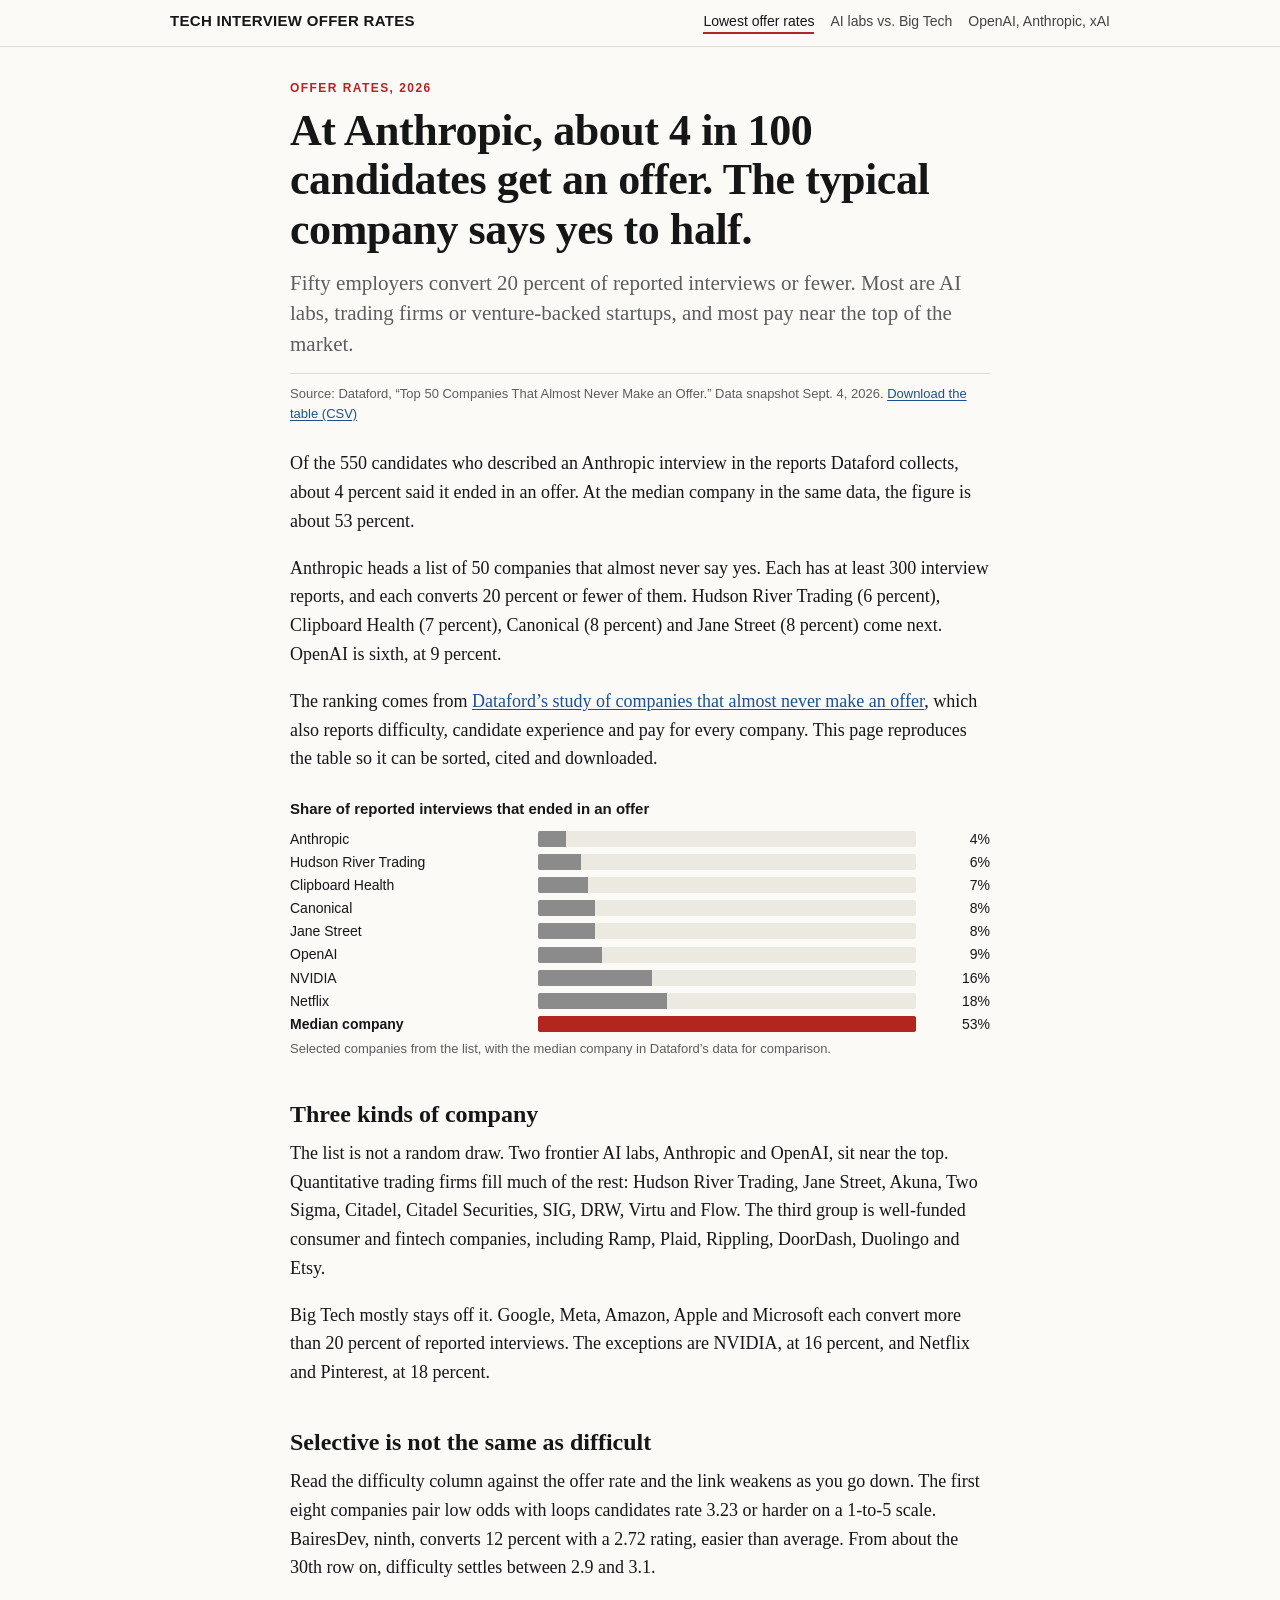
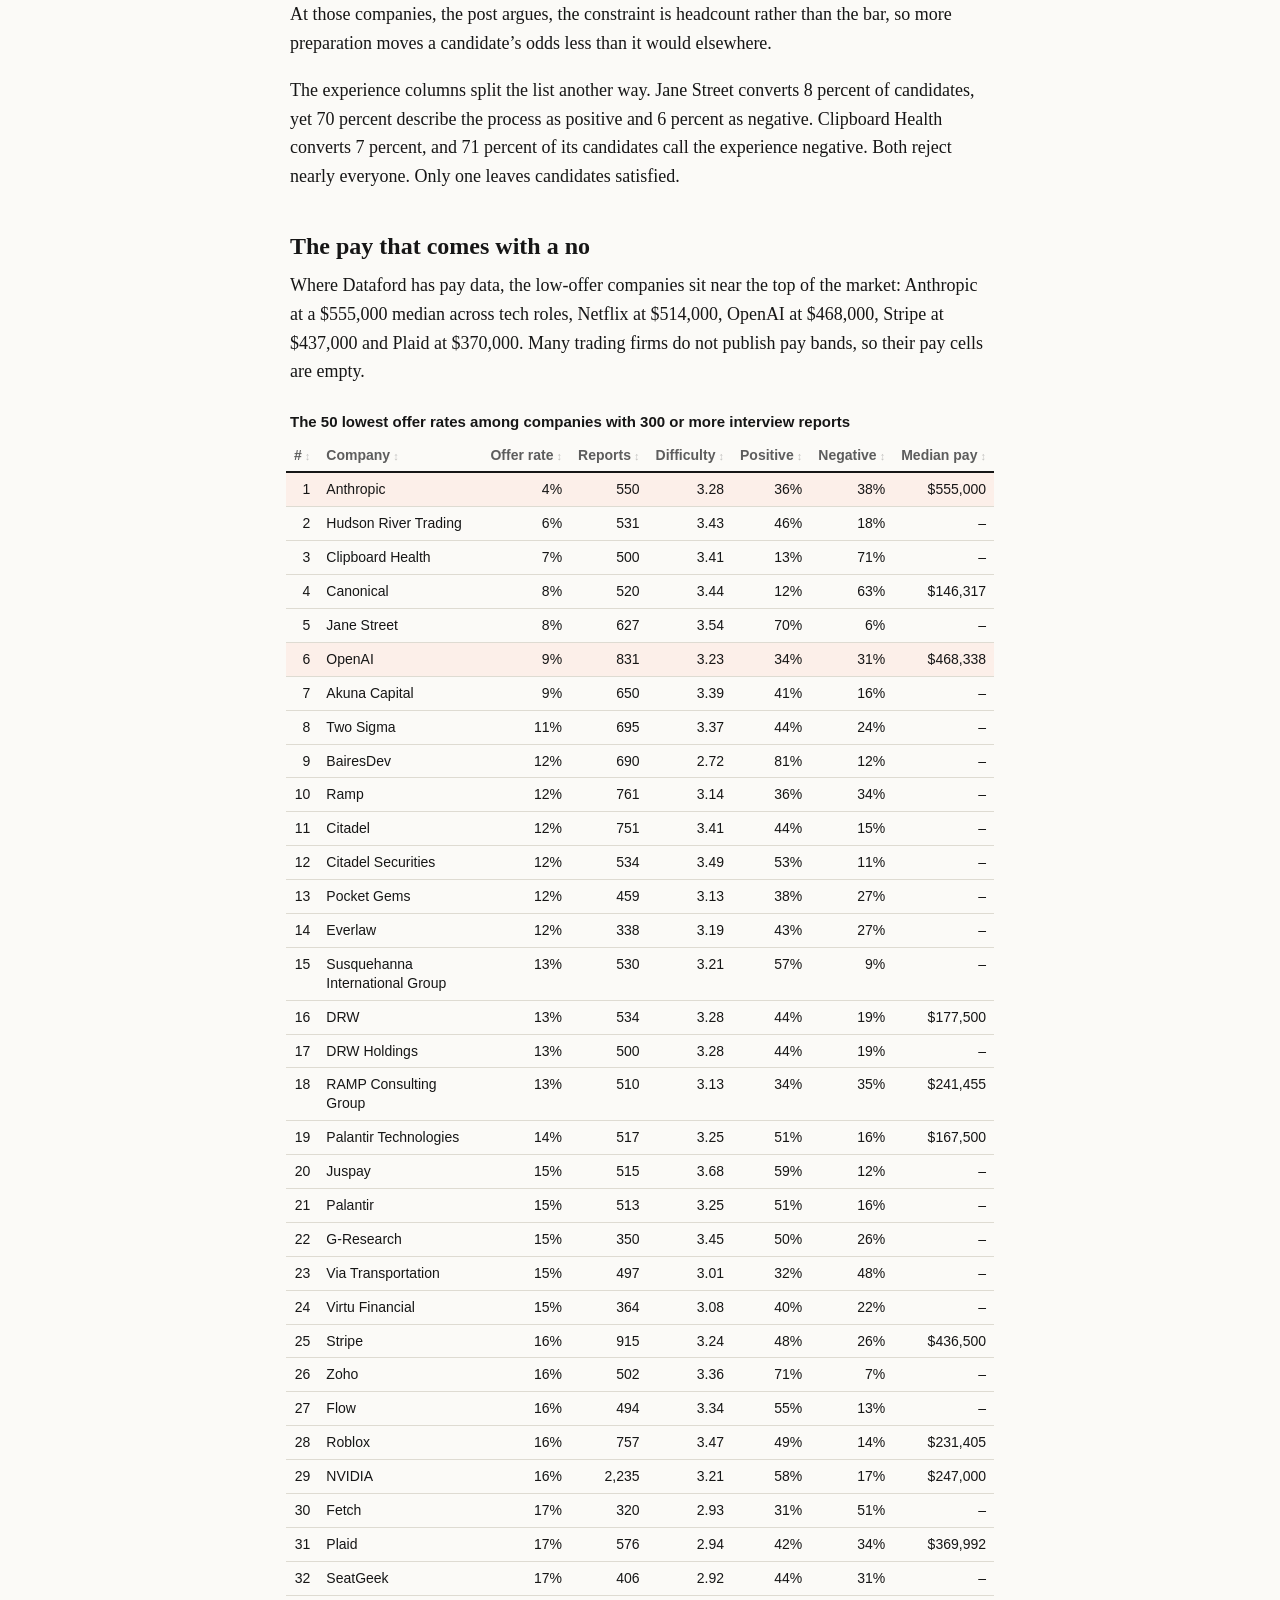
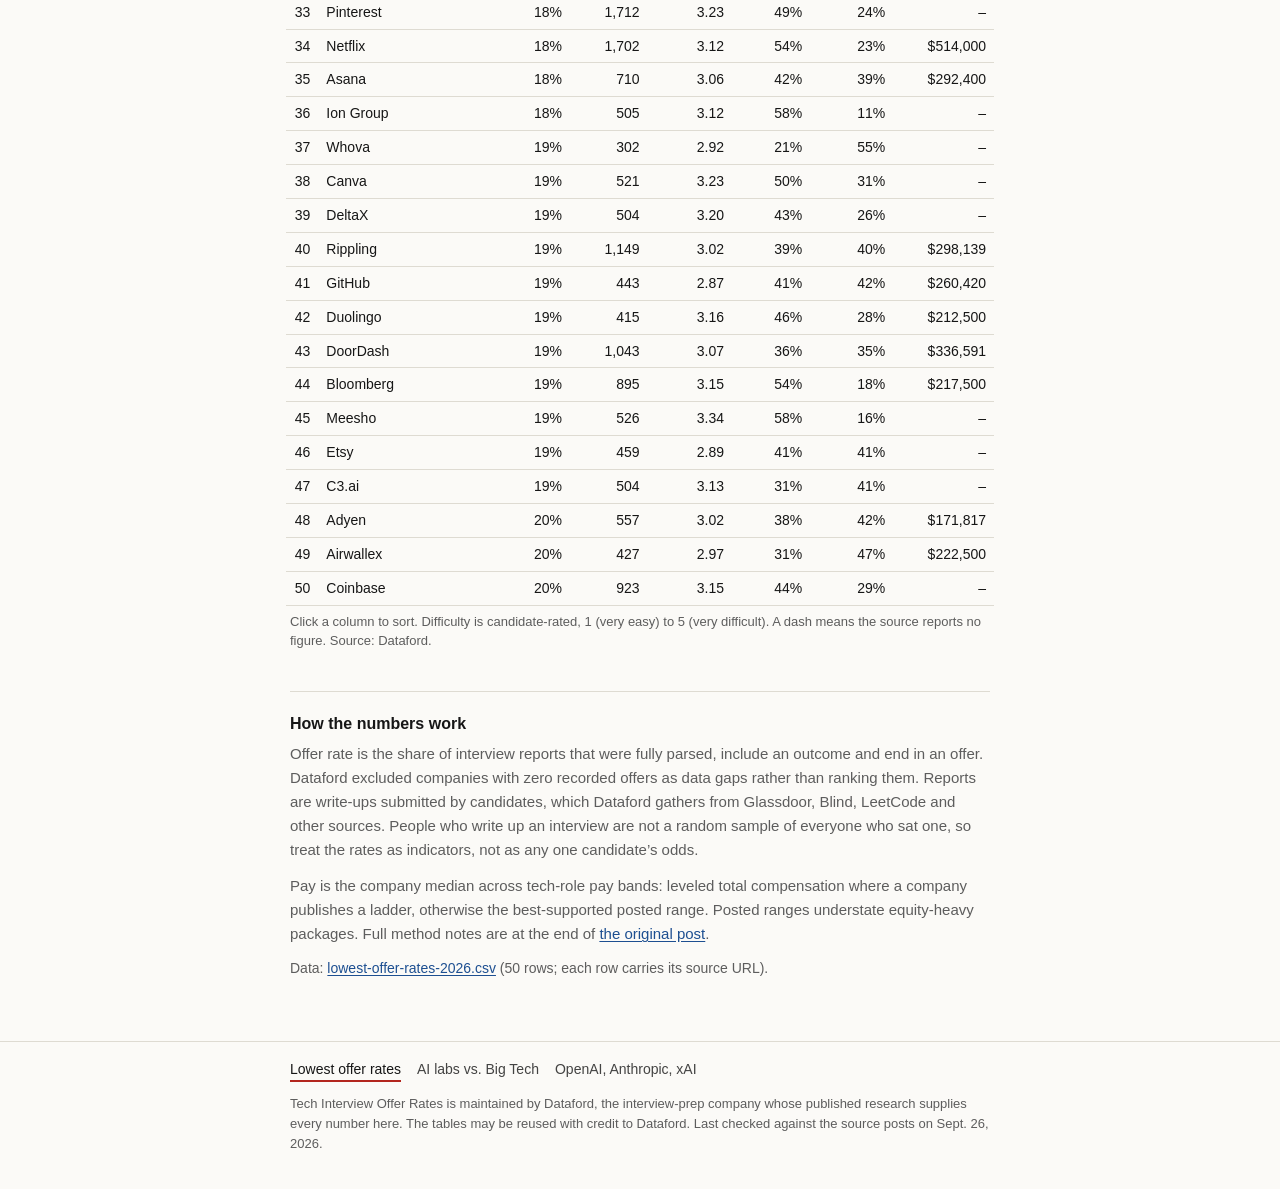
==== index.html @ 38972587 "Tech Interview Offer Rates 2026" ====
<!doctype html>
<html lang="en">
<head>
<meta charset="utf-8">
<meta name="viewport" content="width=device-width, initial-scale=1">
<title>The 50 tech companies that almost never make an offer (2026 data)</title>
<meta name="description" content="Anthropic converts 4% of reported interviews; the median company about 53%. A sortable, downloadable table of the 50 lowest offer rates, from Dataford research.">
<link rel="canonical" href="https://dataford-research.github.io/interview-offer-rates/">
<meta property="og:type" content="article">
<meta property="og:title" content="The 50 tech companies that almost never make an offer (2026 data)">
<meta property="og:description" content="Anthropic converts 4% of reported interviews; the median company about 53%. A sortable, downloadable table of the 50 lowest offer rates, from Dataford research.">
<meta property="og:url" content="https://dataford-research.github.io/interview-offer-rates/">
<meta name="twitter:card" content="summary">
<link rel="stylesheet" href="style.css">
</head>
<body>
<header class="masthead"><div class="wrap">
<a class="brand" href="./">Tech Interview Offer Rates</a>
<nav class="sitenav" aria-label="Pages on this site"><a href="./" aria-current="page">Lowest offer rates</a><a href="ai-labs-vs-big-tech/">AI labs vs. Big Tech</a><a href="openai-anthropic-xai/">OpenAI, Anthropic, xAI</a></nav>
</div></header>
<main class="wrap">
<article>
<p class="kicker">Offer rates, 2026</p>
<h1>At Anthropic, about 4 in 100 candidates get an offer. The typical company says yes to half.</h1>
<p class="dek">Fifty employers convert 20 percent of reported interviews or fewer. Most are AI labs, trading firms or venture-backed startups, and most pay near the top of the market.</p>
<p class="meta">Source: Dataford, &ldquo;Top 50 Companies That Almost Never Make an Offer.&rdquo; Data snapshot Sept. 4, 2026. <a href="data/lowest-offer-rates-2026.csv">Download the table (CSV)</a></p>

<p>Of the 550 candidates who described an Anthropic interview in the reports Dataford collects, about 4 percent said it ended in an offer. At the median company in the same data, the figure is about 53 percent.</p>
<p>Anthropic heads a list of 50 companies that almost never say yes. Each has at least 300 interview reports, and each converts 20 percent or fewer of them. Hudson River Trading (6 percent), Clipboard Health (7 percent), Canonical (8 percent) and Jane Street (8 percent) come next. OpenAI is sixth, at 9 percent.</p>
<p>The ranking comes from <a href="https://www.dataford.io/blog/companies-that-almost-never-make-an-offer-2026">Dataford&rsquo;s study of companies that almost never make an offer</a>, which also reports difficulty, candidate experience and pay for every company. This page reproduces the table so it can be sorted, cited and downloaded.</p>
<figure class="bars"><p class="charttitle">Share of reported interviews that ended in an offer</p><div class="bar"><span class="bl">Anthropic</span><span class="bt"><span class="bf" style="width:7.5%"></span></span><span class="bv">4%</span></div><div class="bar"><span class="bl">Hudson River Trading</span><span class="bt"><span class="bf" style="width:11.3%"></span></span><span class="bv">6%</span></div><div class="bar"><span class="bl">Clipboard Health</span><span class="bt"><span class="bf" style="width:13.2%"></span></span><span class="bv">7%</span></div><div class="bar"><span class="bl">Canonical</span><span class="bt"><span class="bf" style="width:15.1%"></span></span><span class="bv">8%</span></div><div class="bar"><span class="bl">Jane Street</span><span class="bt"><span class="bf" style="width:15.1%"></span></span><span class="bv">8%</span></div><div class="bar"><span class="bl">OpenAI</span><span class="bt"><span class="bf" style="width:17.0%"></span></span><span class="bv">9%</span></div><div class="bar"><span class="bl">NVIDIA</span><span class="bt"><span class="bf" style="width:30.2%"></span></span><span class="bv">16%</span></div><div class="bar"><span class="bl">Netflix</span><span class="bt"><span class="bf" style="width:34.0%"></span></span><span class="bv">18%</span></div><div class="bar on"><span class="bl">Median company</span><span class="bt"><span class="bf" style="width:100.0%"></span></span><span class="bv">53%</span></div><p class="tnote">Selected companies from the list, with the median company in Dataford&rsquo;s data for comparison.</p></figure>
<h2>Three kinds of company</h2>
<p>The list is not a random draw. Two frontier AI labs, Anthropic and OpenAI, sit near the top. Quantitative trading firms fill much of the rest: Hudson River Trading, Jane Street, Akuna, Two Sigma, Citadel, Citadel Securities, SIG, DRW, Virtu and Flow. The third group is well-funded consumer and fintech companies, including Ramp, Plaid, Rippling, DoorDash, Duolingo and Etsy.</p>
<p>Big Tech mostly stays off it. Google, Meta, Amazon, Apple and Microsoft each convert more than 20 percent of reported interviews. The exceptions are NVIDIA, at 16 percent, and Netflix and Pinterest, at 18 percent.</p>
<h2>Selective is not the same as difficult</h2>
<p>Read the difficulty column against the offer rate and the link weakens as you go down. The first eight companies pair low odds with loops candidates rate 3.23 or harder on a 1-to-5 scale. BairesDev, ninth, converts 12 percent with a 2.72 rating, easier than average. From about the 30th row on, difficulty settles between 2.9 and 3.1.</p>
<p>At those companies, the post argues, the constraint is headcount rather than the bar, so more preparation moves a candidate&rsquo;s odds less than it would elsewhere.</p>
<p>The experience columns split the list another way. Jane Street converts 8 percent of candidates, yet 70 percent describe the process as positive and 6 percent as negative. Clipboard Health converts 7 percent, and 71 percent of its candidates call the experience negative. Both reject nearly everyone. Only one leaves candidates satisfied.</p>
<h2>The pay that comes with a no</h2>
<p>Where Dataford has pay data, the low-offer companies sit near the top of the market: Anthropic at a $555,000 median across tech roles, Netflix at $514,000, OpenAI at $468,000, Stripe at $437,000 and Plaid at $370,000. Many trading firms do not publish pay bands, so their pay cells are empty.</p>
<div class="tablewrap sortable "><table><caption>The 50 lowest offer rates among companies with 300 or more interview reports</caption><thead><tr><th scope="col" class="n" data-k="rank">#</th><th scope="col" class="" data-k="company">Company</th><th scope="col" class="n" data-k="offer_rate">Offer rate</th><th scope="col" class="n" data-k="reports">Reports</th><th scope="col" class="n" data-k="difficulty">Difficulty</th><th scope="col" class="n" data-k="positive">Positive</th><th scope="col" class="n" data-k="negative">Negative</th><th scope="col" class="n" data-k="median_pay">Median pay</th></tr></thead><tbody><tr class="hl"><td class="n">1</td><td class="">Anthropic</td><td class="n">4%</td><td class="n">550</td><td class="n">3.28</td><td class="n">36%</td><td class="n">38%</td><td class="n">$555,000</td></tr><tr><td class="n">2</td><td class="">Hudson River Trading</td><td class="n">6%</td><td class="n">531</td><td class="n">3.43</td><td class="n">46%</td><td class="n">18%</td><td class="n">&ndash;</td></tr><tr><td class="n">3</td><td class="">Clipboard Health</td><td class="n">7%</td><td class="n">500</td><td class="n">3.41</td><td class="n">13%</td><td class="n">71%</td><td class="n">&ndash;</td></tr><tr><td class="n">4</td><td class="">Canonical</td><td class="n">8%</td><td class="n">520</td><td class="n">3.44</td><td class="n">12%</td><td class="n">63%</td><td class="n">$146,317</td></tr><tr><td class="n">5</td><td class="">Jane Street</td><td class="n">8%</td><td class="n">627</td><td class="n">3.54</td><td class="n">70%</td><td class="n">6%</td><td class="n">&ndash;</td></tr><tr class="hl"><td class="n">6</td><td class="">OpenAI</td><td class="n">9%</td><td class="n">831</td><td class="n">3.23</td><td class="n">34%</td><td class="n">31%</td><td class="n">$468,338</td></tr><tr><td class="n">7</td><td class="">Akuna Capital</td><td class="n">9%</td><td class="n">650</td><td class="n">3.39</td><td class="n">41%</td><td class="n">16%</td><td class="n">&ndash;</td></tr><tr><td class="n">8</td><td class="">Two Sigma</td><td class="n">11%</td><td class="n">695</td><td class="n">3.37</td><td class="n">44%</td><td class="n">24%</td><td class="n">&ndash;</td></tr><tr><td class="n">9</td><td class="">BairesDev</td><td class="n">12%</td><td class="n">690</td><td class="n">2.72</td><td class="n">81%</td><td class="n">12%</td><td class="n">&ndash;</td></tr><tr><td class="n">10</td><td class="">Ramp</td><td class="n">12%</td><td class="n">761</td><td class="n">3.14</td><td class="n">36%</td><td class="n">34%</td><td class="n">&ndash;</td></tr><tr><td class="n">11</td><td class="">Citadel</td><td class="n">12%</td><td class="n">751</td><td class="n">3.41</td><td class="n">44%</td><td class="n">15%</td><td class="n">&ndash;</td></tr><tr><td class="n">12</td><td class="">Citadel Securities</td><td class="n">12%</td><td class="n">534</td><td class="n">3.49</td><td class="n">53%</td><td class="n">11%</td><td class="n">&ndash;</td></tr><tr><td class="n">13</td><td class="">Pocket Gems</td><td class="n">12%</td><td class="n">459</td><td class="n">3.13</td><td class="n">38%</td><td class="n">27%</td><td class="n">&ndash;</td></tr><tr><td class="n">14</td><td class="">Everlaw</td><td class="n">12%</td><td class="n">338</td><td class="n">3.19</td><td class="n">43%</td><td class="n">27%</td><td class="n">&ndash;</td></tr><tr><td class="n">15</td><td class="">Susquehanna International Group</td><td class="n">13%</td><td class="n">530</td><td class="n">3.21</td><td class="n">57%</td><td class="n">9%</td><td class="n">&ndash;</td></tr><tr><td class="n">16</td><td class="">DRW</td><td class="n">13%</td><td class="n">534</td><td class="n">3.28</td><td class="n">44%</td><td class="n">19%</td><td class="n">$177,500</td></tr><tr><td class="n">17</td><td class="">DRW Holdings</td><td class="n">13%</td><td class="n">500</td><td class="n">3.28</td><td class="n">44%</td><td class="n">19%</td><td class="n">&ndash;</td></tr><tr><td class="n">18</td><td class="">RAMP Consulting Group</td><td class="n">13%</td><td class="n">510</td><td class="n">3.13</td><td class="n">34%</td><td class="n">35%</td><td class="n">$241,455</td></tr><tr><td class="n">19</td><td class="">Palantir Technologies</td><td class="n">14%</td><td class="n">517</td><td class="n">3.25</td><td class="n">51%</td><td class="n">16%</td><td class="n">$167,500</td></tr><tr><td class="n">20</td><td class="">Juspay</td><td class="n">15%</td><td class="n">515</td><td class="n">3.68</td><td class="n">59%</td><td class="n">12%</td><td class="n">&ndash;</td></tr><tr><td class="n">21</td><td class="">Palantir</td><td class="n">15%</td><td class="n">513</td><td class="n">3.25</td><td class="n">51%</td><td class="n">16%</td><td class="n">&ndash;</td></tr><tr><td class="n">22</td><td class="">G-Research</td><td class="n">15%</td><td class="n">350</td><td class="n">3.45</td><td class="n">50%</td><td class="n">26%</td><td class="n">&ndash;</td></tr><tr><td class="n">23</td><td class="">Via Transportation</td><td class="n">15%</td><td class="n">497</td><td class="n">3.01</td><td class="n">32%</td><td class="n">48%</td><td class="n">&ndash;</td></tr><tr><td class="n">24</td><td class="">Virtu Financial</td><td class="n">15%</td><td class="n">364</td><td class="n">3.08</td><td class="n">40%</td><td class="n">22%</td><td class="n">&ndash;</td></tr><tr><td class="n">25</td><td class="">Stripe</td><td class="n">16%</td><td class="n">915</td><td class="n">3.24</td><td class="n">48%</td><td class="n">26%</td><td class="n">$436,500</td></tr><tr><td class="n">26</td><td class="">Zoho</td><td class="n">16%</td><td class="n">502</td><td class="n">3.36</td><td class="n">71%</td><td class="n">7%</td><td class="n">&ndash;</td></tr><tr><td class="n">27</td><td class="">Flow</td><td class="n">16%</td><td class="n">494</td><td class="n">3.34</td><td class="n">55%</td><td class="n">13%</td><td class="n">&ndash;</td></tr><tr><td class="n">28</td><td class="">Roblox</td><td class="n">16%</td><td class="n">757</td><td class="n">3.47</td><td class="n">49%</td><td class="n">14%</td><td class="n">$231,405</td></tr><tr><td class="n">29</td><td class="">NVIDIA</td><td class="n">16%</td><td class="n">2,235</td><td class="n">3.21</td><td class="n">58%</td><td class="n">17%</td><td class="n">$247,000</td></tr><tr><td class="n">30</td><td class="">Fetch</td><td class="n">17%</td><td class="n">320</td><td class="n">2.93</td><td class="n">31%</td><td class="n">51%</td><td class="n">&ndash;</td></tr><tr><td class="n">31</td><td class="">Plaid</td><td class="n">17%</td><td class="n">576</td><td class="n">2.94</td><td class="n">42%</td><td class="n">34%</td><td class="n">$369,992</td></tr><tr><td class="n">32</td><td class="">SeatGeek</td><td class="n">17%</td><td class="n">406</td><td class="n">2.92</td><td class="n">44%</td><td class="n">31%</td><td class="n">&ndash;</td></tr><tr><td class="n">33</td><td class="">Pinterest</td><td class="n">18%</td><td class="n">1,712</td><td class="n">3.23</td><td class="n">49%</td><td class="n">24%</td><td class="n">&ndash;</td></tr><tr><td class="n">34</td><td class="">Netflix</td><td class="n">18%</td><td class="n">1,702</td><td class="n">3.12</td><td class="n">54%</td><td class="n">23%</td><td class="n">$514,000</td></tr><tr><td class="n">35</td><td class="">Asana</td><td class="n">18%</td><td class="n">710</td><td class="n">3.06</td><td class="n">42%</td><td class="n">39%</td><td class="n">$292,400</td></tr><tr><td class="n">36</td><td class="">Ion Group</td><td class="n">18%</td><td class="n">505</td><td class="n">3.12</td><td class="n">58%</td><td class="n">11%</td><td class="n">&ndash;</td></tr><tr><td class="n">37</td><td class="">Whova</td><td class="n">19%</td><td class="n">302</td><td class="n">2.92</td><td class="n">21%</td><td class="n">55%</td><td class="n">&ndash;</td></tr><tr><td class="n">38</td><td class="">Canva</td><td class="n">19%</td><td class="n">521</td><td class="n">3.23</td><td class="n">50%</td><td class="n">31%</td><td class="n">&ndash;</td></tr><tr><td class="n">39</td><td class="">DeltaX</td><td class="n">19%</td><td class="n">504</td><td class="n">3.20</td><td class="n">43%</td><td class="n">26%</td><td class="n">&ndash;</td></tr><tr><td class="n">40</td><td class="">Rippling</td><td class="n">19%</td><td class="n">1,149</td><td class="n">3.02</td><td class="n">39%</td><td class="n">40%</td><td class="n">$298,139</td></tr><tr><td class="n">41</td><td class="">GitHub</td><td class="n">19%</td><td class="n">443</td><td class="n">2.87</td><td class="n">41%</td><td class="n">42%</td><td class="n">$260,420</td></tr><tr><td class="n">42</td><td class="">Duolingo</td><td class="n">19%</td><td class="n">415</td><td class="n">3.16</td><td class="n">46%</td><td class="n">28%</td><td class="n">$212,500</td></tr><tr><td class="n">43</td><td class="">DoorDash</td><td class="n">19%</td><td class="n">1,043</td><td class="n">3.07</td><td class="n">36%</td><td class="n">35%</td><td class="n">$336,591</td></tr><tr><td class="n">44</td><td class="">Bloomberg</td><td class="n">19%</td><td class="n">895</td><td class="n">3.15</td><td class="n">54%</td><td class="n">18%</td><td class="n">$217,500</td></tr><tr><td class="n">45</td><td class="">Meesho</td><td class="n">19%</td><td class="n">526</td><td class="n">3.34</td><td class="n">58%</td><td class="n">16%</td><td class="n">&ndash;</td></tr><tr><td class="n">46</td><td class="">Etsy</td><td class="n">19%</td><td class="n">459</td><td class="n">2.89</td><td class="n">41%</td><td class="n">41%</td><td class="n">&ndash;</td></tr><tr><td class="n">47</td><td class="">C3.ai</td><td class="n">19%</td><td class="n">504</td><td class="n">3.13</td><td class="n">31%</td><td class="n">41%</td><td class="n">&ndash;</td></tr><tr><td class="n">48</td><td class="">Adyen</td><td class="n">20%</td><td class="n">557</td><td class="n">3.02</td><td class="n">38%</td><td class="n">42%</td><td class="n">$171,817</td></tr><tr><td class="n">49</td><td class="">Airwallex</td><td class="n">20%</td><td class="n">427</td><td class="n">2.97</td><td class="n">31%</td><td class="n">47%</td><td class="n">$222,500</td></tr><tr><td class="n">50</td><td class="">Coinbase</td><td class="n">20%</td><td class="n">923</td><td class="n">3.15</td><td class="n">44%</td><td class="n">29%</td><td class="n">&ndash;</td></tr></tbody></table></div><p class="tnote">Click a column to sort. Difficulty is candidate-rated, 1 (very easy) to 5 (very difficult). A dash means the source reports no figure. Source: Dataford.</p>
<section class="method"><h2>How the numbers work</h2>
<p>Offer rate is the share of interview reports that were fully parsed, include an outcome and end in an offer. Dataford excluded companies with zero recorded offers as data gaps rather than ranking them. Reports are write-ups submitted by candidates, which Dataford gathers from Glassdoor, Blind, LeetCode and other sources. People who write up an interview are not a random sample of everyone who sat one, so treat the rates as indicators, not as any one candidate&rsquo;s odds.</p>
<p>Pay is the company median across tech-role pay bands: leveled total compensation where a company publishes a ladder, otherwise the best-supported posted range. Posted ranges understate equity-heavy packages. Full method notes are at the end of <a href="https://www.dataford.io/blog/companies-that-almost-never-make-an-offer-2026">the original post</a>.</p>
<p class="dl">Data: <a href="data/lowest-offer-rates-2026.csv">lowest-offer-rates-2026.csv</a> (50 rows; each row carries its source URL).</p></section>

</article>
</main>
<footer class="foot"><div class="wrap">
<nav class="footnav" aria-label="More on this site"><a href="./" aria-current="page">Lowest offer rates</a><a href="ai-labs-vs-big-tech/">AI labs vs. Big Tech</a><a href="openai-anthropic-xai/">OpenAI, Anthropic, xAI</a></nav>
<p>Tech Interview Offer Rates is maintained by Dataford, the interview-prep company whose published research supplies every number here. The tables may be reused with credit to Dataford. Last checked against the source posts on Sept. 26, 2026.</p>
</div></footer>
<script>document.querySelectorAll('.sortable table').forEach(function(t){
 var ths=t.querySelectorAll('th');
 ths.forEach(function(th,i){th.tabIndex=0;th.setAttribute('role','button');
  function go(){var tb=t.tBodies[0],rs=[].slice.call(tb.rows),asc=th.dataset.dir!=='asc';
   ths.forEach(function(o){delete o.dataset.dir;o.removeAttribute('aria-sort')});th.dataset.dir=asc?'asc':'desc';th.setAttribute('aria-sort',asc?'ascending':'descending');
   function v(r){var x=r.cells[i].textContent.trim(),n=parseFloat(x.replace(/[$,%+]/g,''));return isNaN(n)?x.toLowerCase():n}
   rs.sort(function(a,b){var p=v(a),q=v(b);if(p===q)return 0;return (p>q?1:-1)*(asc?1:-1)});rs.forEach(function(r){tb.appendChild(r)})}
  th.addEventListener('click',go);th.addEventListener('keydown',function(ev){if(ev.key==='Enter'||ev.key===' '){ev.preventDefault();go()}})})});
</script>
</body>
</html>
---- style.css ----
:root{--bg:#fbfaf7;--ink:#161616;--muted:#5d5d5d;--rule:#dedbd2;--link:#1d4f91;--accent:#b3261e;--mast:#fbfaf7;--mastink:#161616;--hl:#fcefe9;--track:#ece9e1;--barc:#8b8b8b;
--serif:Georgia,"Times New Roman",serif;--display:Georgia,"Times New Roman",serif;--sans:"Helvetica Neue",Helvetica,Arial,sans-serif;--brandcase:uppercase}
*{box-sizing:border-box}
html{-webkit-text-size-adjust:100%}
body{margin:0;background:var(--bg);color:var(--ink);font:18px/1.6 var(--serif);}
.wrap{max-width:740px;margin:0 auto;padding:0 20px}
a{color:var(--link);text-underline-offset:2px}
.masthead{border-bottom:1px solid var(--rule);background:var(--mast);}
.masthead .wrap{display:flex;flex-wrap:wrap;align-items:baseline;justify-content:space-between;gap:6px 18px;padding-top:12px;padding-bottom:12px;max-width:980px}
.brand{font:700 15px/1.2 var(--sans);letter-spacing:.02em;color:var(--mastink);text-decoration:none;text-transform:var(--brandcase)}
.sitenav,.footnav{display:flex;flex-wrap:wrap;gap:4px 16px;font:500 14px/1.4 var(--sans)}
.sitenav a,.footnav a{color:var(--mastink);text-decoration:none;opacity:.8}
.sitenav a[aria-current],.footnav a[aria-current]{opacity:1;border-bottom:2px solid var(--accent)}
article{padding:34px 0 20px}
.kicker{font:700 12px/1.3 var(--sans);letter-spacing:.12em;text-transform:uppercase;color:var(--accent);margin:0 0 10px}
h1{font:700 clamp(30px,5.4vw,44px)/1.12 var(--display);letter-spacing:-.01em;margin:0 0 14px}
.dek{font:400 21px/1.45 var(--serif);color:var(--muted);margin:0 0 14px}
.meta{font:13px/1.5 var(--sans);color:var(--muted);border-top:1px solid var(--rule);padding-top:10px;margin:0 0 26px}
h2{font:700 24px/1.25 var(--display);margin:40px 0 10px}
p{margin:0 0 18px}
.tablewrap{overflow-x:auto;margin:26px -4px 6px;-webkit-overflow-scrolling:touch}
table{border-collapse:collapse;width:100%;font:14px/1.35 var(--sans);font-variant-numeric:tabular-nums}
caption{text-align:left;font:700 15px/1.35 var(--sans);padding:0 4px 8px;color:var(--ink)}
th{text-align:left;font-weight:600;color:var(--muted);border-bottom:2px solid var(--ink);padding:6px 8px;white-space:nowrap;vertical-align:bottom}
td{border-bottom:1px solid var(--rule);padding:7px 8px;vertical-align:top}
th.n,td.n{text-align:right}
tr.hl td{background:var(--hl)}
.sortable th{cursor:pointer}
.sortable th:after{content:" \2195";opacity:.35;font-size:11px}
.sortable th[data-dir=asc]:after{content:" \2191";opacity:1}
.sortable th[data-dir=desc]:after{content:" \2193";opacity:1}
.tnote{font:13px/1.5 var(--sans);color:var(--muted);margin:6px 0 26px}
figure{margin:26px 0}
.bars .charttitle{font:700 15px/1.35 var(--sans);margin:0 0 10px}
.bar{display:grid;grid-template-columns:minmax(110px,34%) 1fr 64px;gap:10px;align-items:center;font:14px/1.3 var(--sans);margin:5px 0}
.bt{background:var(--track);height:16px;border-radius:2px;overflow:hidden}
.bf{display:block;height:100%;background:var(--barc)}
.bar.on .bf{background:var(--accent)}
.bar.on .bl{font-weight:700}
.bv{text-align:right;font-variant-numeric:tabular-nums}
.pull{font:600 20px/1.45 var(--display);border-left:3px solid var(--accent);padding:2px 0 2px 16px;margin:26px 0}
.method{font:15px/1.6 var(--sans);color:var(--muted);border-top:1px solid var(--rule);margin-top:40px;padding-top:12px}
.method h2{font:700 16px/1.3 var(--sans);color:var(--ink);margin:10px 0 8px}
.method p{margin:0 0 12px}
.dl{font:14px/1.5 var(--sans)}
.controls{font:14px/1.4 var(--sans);margin:20px 0 -10px}
.controls input{font:inherit;padding:7px 10px;border:1px solid var(--rule);border-radius:3px;width:min(100%,320px);background:var(--bg);color:var(--ink)}
.foot{border-top:1px solid var(--rule);padding:18px 0 34px;margin-top:30px;font:13px/1.55 var(--sans);color:var(--muted)}
.foot p{margin:12px 0 0}
@media (max-width:560px){body{font-size:17px}.dek{font-size:19px}.bar{grid-template-columns:minmax(90px,38%) 1fr 54px;font-size:13px}table{font-size:13px}}
.pull .src{display:block;font:13px/1.4 var(--sans);color:var(--muted);margin-top:6px}
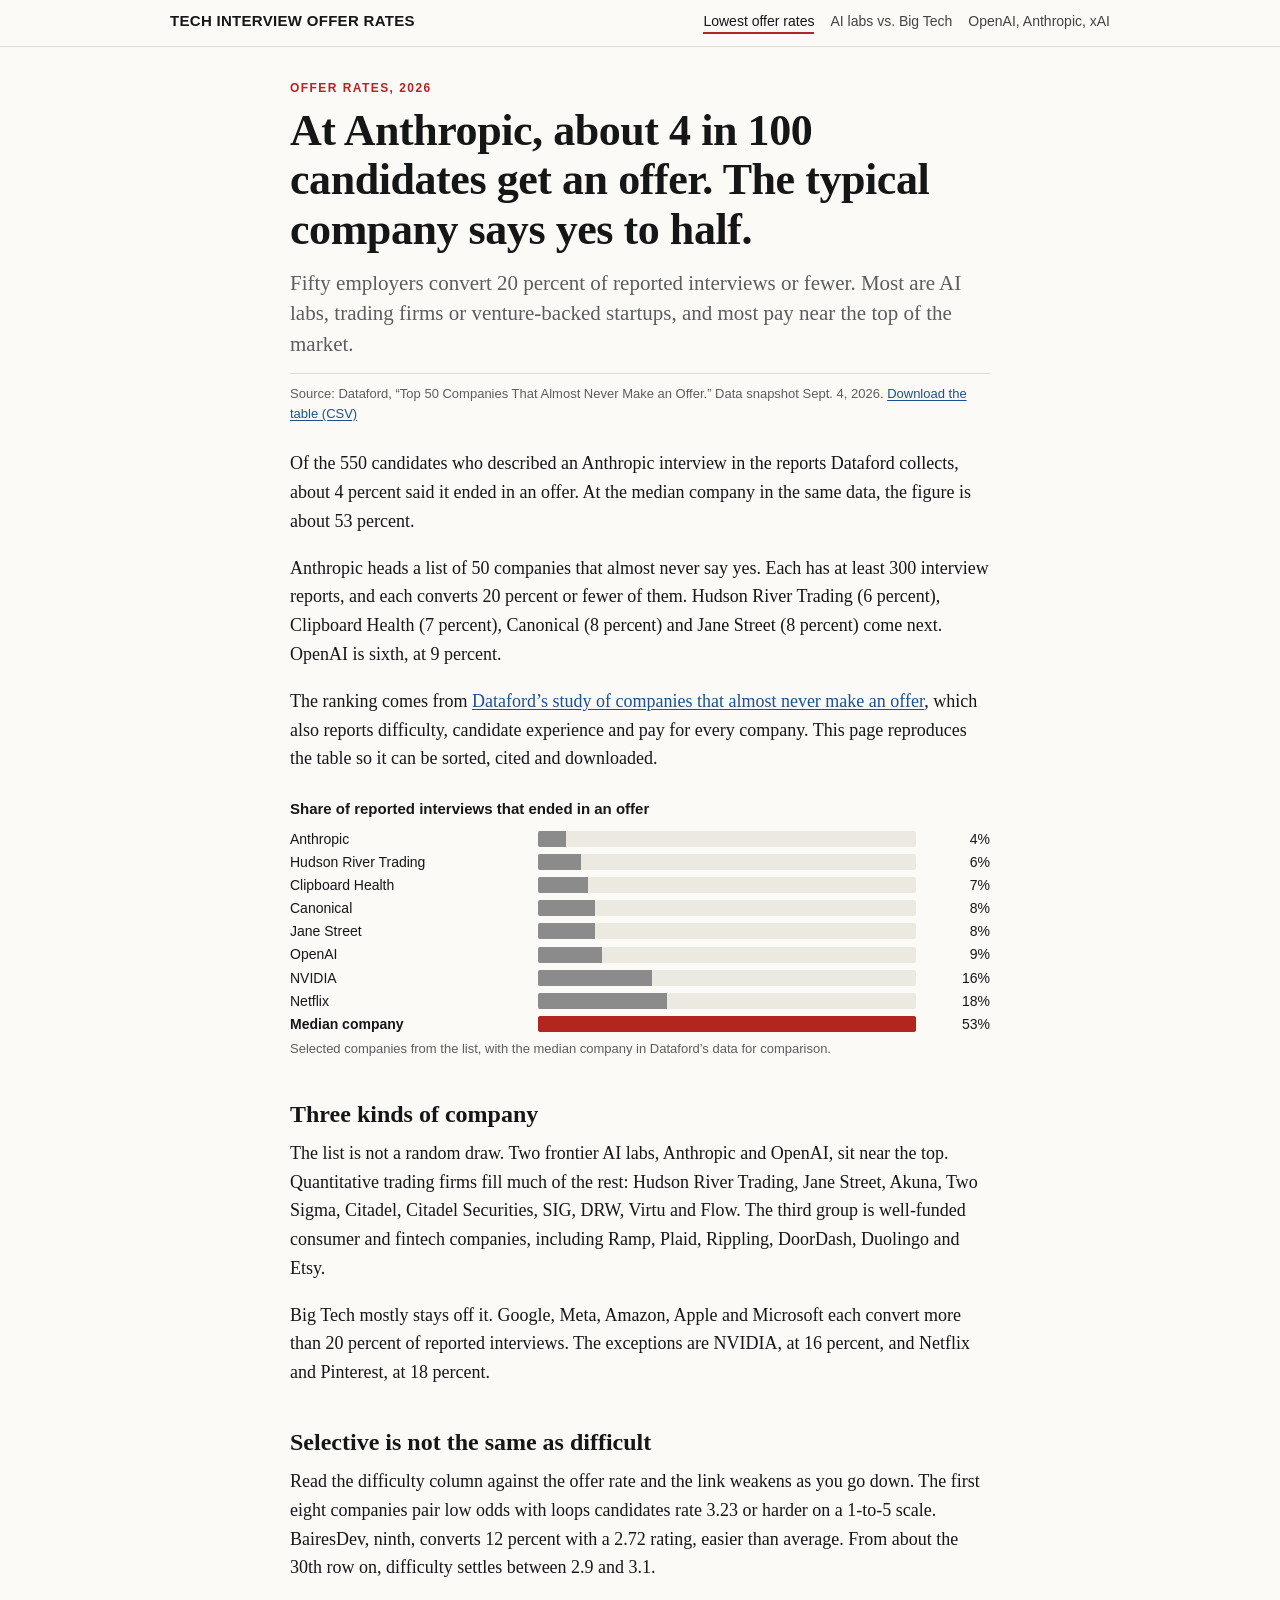
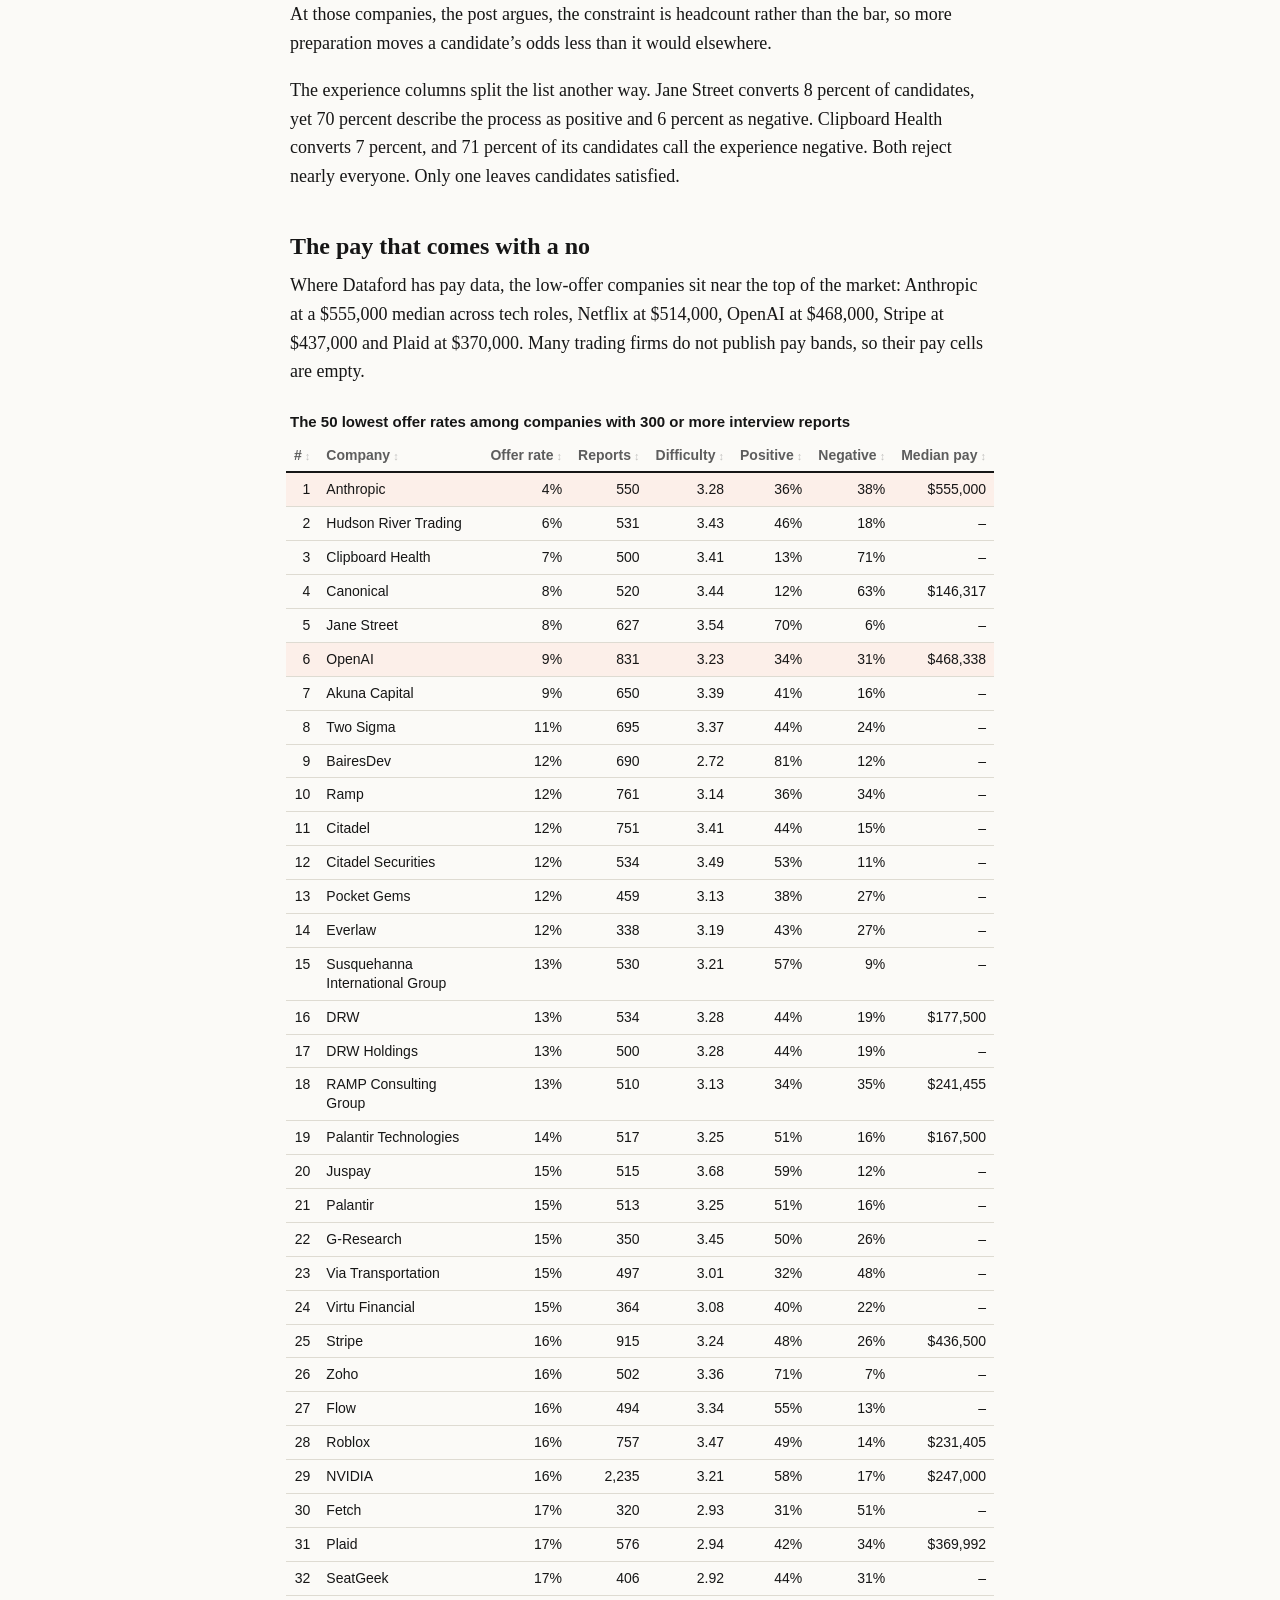
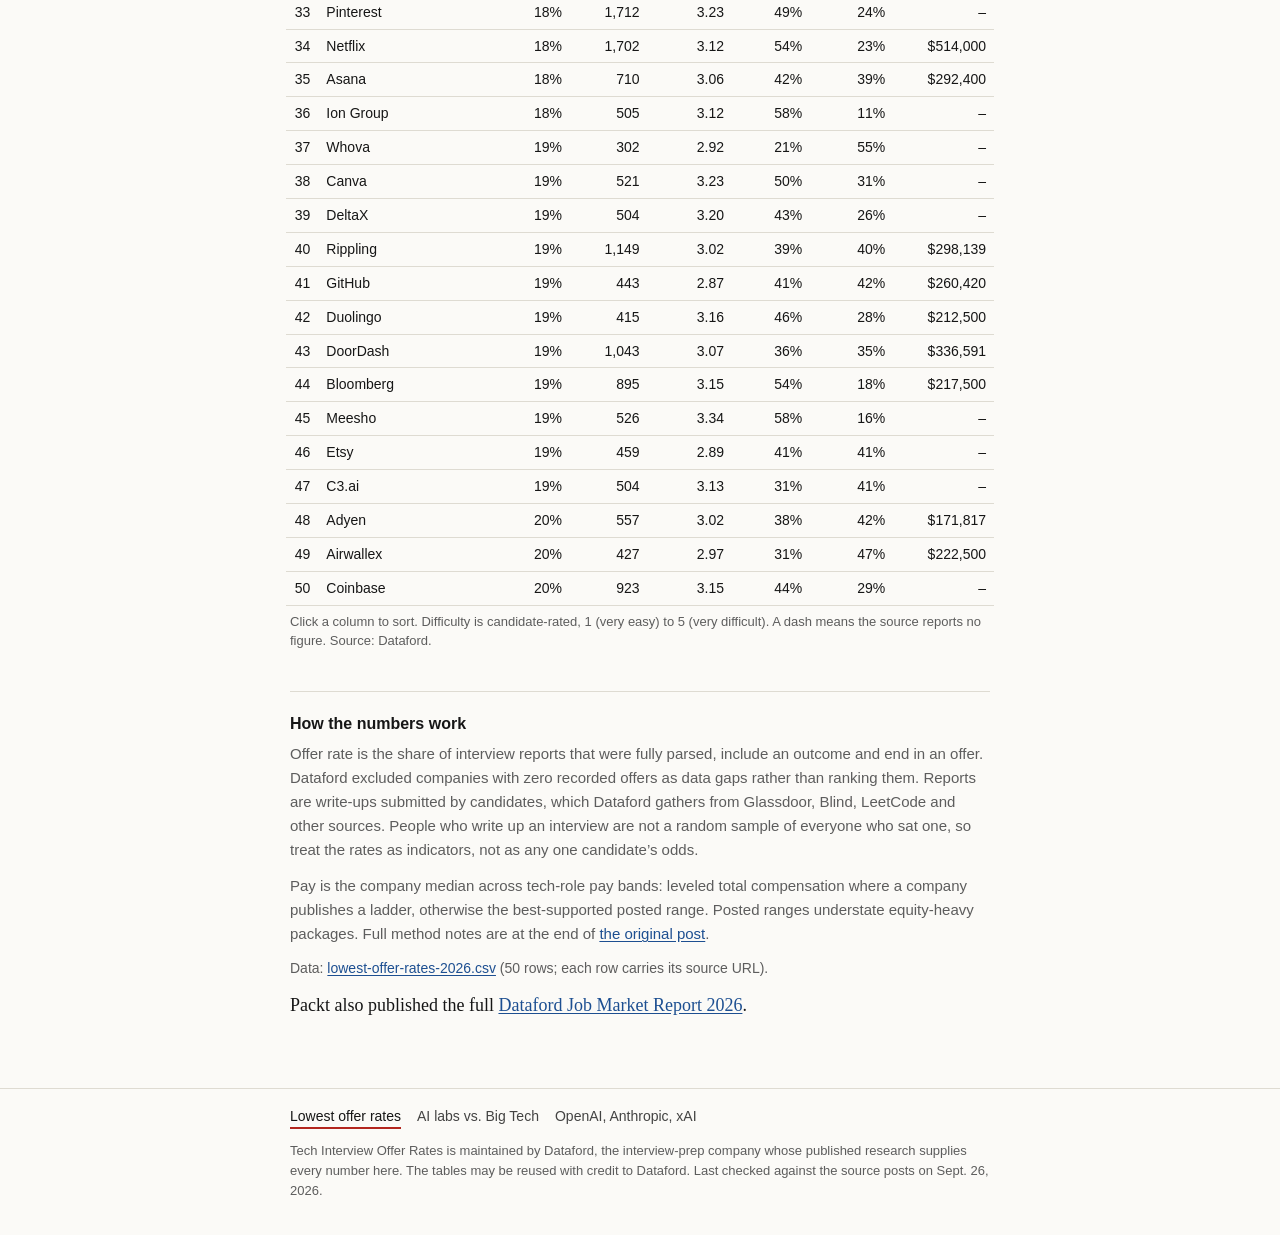
==== commit 67686eb3: "Add link to the Dataford Job Market Report 2026 on Packt" ====
--- a/index.html
+++ b/index.html
@@ -27,7 +27,7 @@
 
 <p>Of the 550 candidates who described an Anthropic interview in the reports Dataford collects, about 4 percent said it ended in an offer. At the median company in the same data, the figure is about 53 percent.</p>
 <p>Anthropic heads a list of 50 companies that almost never say yes. Each has at least 300 interview reports, and each converts 20 percent or fewer of them. Hudson River Trading (6 percent), Clipboard Health (7 percent), Canonical (8 percent) and Jane Street (8 percent) come next. OpenAI is sixth, at 9 percent.</p>
-<p>The ranking comes from <a href="https://www.dataford.io/blog/companies-that-almost-never-make-an-offer-2026">Dataford&rsquo;s study of companies that almost never make an offer</a>, which also reports difficulty, candidate experience and pay for every company. This page reproduces the table so it can be sorted, cited and downloaded.</p>
+<p>The ranking comes from <a href="https://dataford.io/blog/companies-that-almost-never-make-an-offer-2026">Dataford&rsquo;s study of companies that almost never make an offer</a>, which also reports difficulty, candidate experience and pay for every company. This page reproduces the table so it can be sorted, cited and downloaded.</p>
 <figure class="bars"><p class="charttitle">Share of reported interviews that ended in an offer</p><div class="bar"><span class="bl">Anthropic</span><span class="bt"><span class="bf" style="width:7.5%"></span></span><span class="bv">4%</span></div><div class="bar"><span class="bl">Hudson River Trading</span><span class="bt"><span class="bf" style="width:11.3%"></span></span><span class="bv">6%</span></div><div class="bar"><span class="bl">Clipboard Health</span><span class="bt"><span class="bf" style="width:13.2%"></span></span><span class="bv">7%</span></div><div class="bar"><span class="bl">Canonical</span><span class="bt"><span class="bf" style="width:15.1%"></span></span><span class="bv">8%</span></div><div class="bar"><span class="bl">Jane Street</span><span class="bt"><span class="bf" style="width:15.1%"></span></span><span class="bv">8%</span></div><div class="bar"><span class="bl">OpenAI</span><span class="bt"><span class="bf" style="width:17.0%"></span></span><span class="bv">9%</span></div><div class="bar"><span class="bl">NVIDIA</span><span class="bt"><span class="bf" style="width:30.2%"></span></span><span class="bv">16%</span></div><div class="bar"><span class="bl">Netflix</span><span class="bt"><span class="bf" style="width:34.0%"></span></span><span class="bv">18%</span></div><div class="bar on"><span class="bl">Median company</span><span class="bt"><span class="bf" style="width:100.0%"></span></span><span class="bv">53%</span></div><p class="tnote">Selected companies from the list, with the median company in Dataford&rsquo;s data for comparison.</p></figure>
 <h2>Three kinds of company</h2>
 <p>The list is not a random draw. Two frontier AI labs, Anthropic and OpenAI, sit near the top. Quantitative trading firms fill much of the rest: Hudson River Trading, Jane Street, Akuna, Two Sigma, Citadel, Citadel Securities, SIG, DRW, Virtu and Flow. The third group is well-funded consumer and fintech companies, including Ramp, Plaid, Rippling, DoorDash, Duolingo and Etsy.</p>
@@ -41,8 +41,9 @@
 <div class="tablewrap sortable "><table><caption>The 50 lowest offer rates among companies with 300 or more interview reports</caption><thead><tr><th scope="col" class="n" data-k="rank">#</th><th scope="col" class="" data-k="company">Company</th><th scope="col" class="n" data-k="offer_rate">Offer rate</th><th scope="col" class="n" data-k="reports">Reports</th><th scope="col" class="n" data-k="difficulty">Difficulty</th><th scope="col" class="n" data-k="positive">Positive</th><th scope="col" class="n" data-k="negative">Negative</th><th scope="col" class="n" data-k="median_pay">Median pay</th></tr></thead><tbody><tr class="hl"><td class="n">1</td><td class="">Anthropic</td><td class="n">4%</td><td class="n">550</td><td class="n">3.28</td><td class="n">36%</td><td class="n">38%</td><td class="n">$555,000</td></tr><tr><td class="n">2</td><td class="">Hudson River Trading</td><td class="n">6%</td><td class="n">531</td><td class="n">3.43</td><td class="n">46%</td><td class="n">18%</td><td class="n">&ndash;</td></tr><tr><td class="n">3</td><td class="">Clipboard Health</td><td class="n">7%</td><td class="n">500</td><td class="n">3.41</td><td class="n">13%</td><td class="n">71%</td><td class="n">&ndash;</td></tr><tr><td class="n">4</td><td class="">Canonical</td><td class="n">8%</td><td class="n">520</td><td class="n">3.44</td><td class="n">12%</td><td class="n">63%</td><td class="n">$146,317</td></tr><tr><td class="n">5</td><td class="">Jane Street</td><td class="n">8%</td><td class="n">627</td><td class="n">3.54</td><td class="n">70%</td><td class="n">6%</td><td class="n">&ndash;</td></tr><tr class="hl"><td class="n">6</td><td class="">OpenAI</td><td class="n">9%</td><td class="n">831</td><td class="n">3.23</td><td class="n">34%</td><td class="n">31%</td><td class="n">$468,338</td></tr><tr><td class="n">7</td><td class="">Akuna Capital</td><td class="n">9%</td><td class="n">650</td><td class="n">3.39</td><td class="n">41%</td><td class="n">16%</td><td class="n">&ndash;</td></tr><tr><td class="n">8</td><td class="">Two Sigma</td><td class="n">11%</td><td class="n">695</td><td class="n">3.37</td><td class="n">44%</td><td class="n">24%</td><td class="n">&ndash;</td></tr><tr><td class="n">9</td><td class="">BairesDev</td><td class="n">12%</td><td class="n">690</td><td class="n">2.72</td><td class="n">81%</td><td class="n">12%</td><td class="n">&ndash;</td></tr><tr><td class="n">10</td><td class="">Ramp</td><td class="n">12%</td><td class="n">761</td><td class="n">3.14</td><td class="n">36%</td><td class="n">34%</td><td class="n">&ndash;</td></tr><tr><td class="n">11</td><td class="">Citadel</td><td class="n">12%</td><td class="n">751</td><td class="n">3.41</td><td class="n">44%</td><td class="n">15%</td><td class="n">&ndash;</td></tr><tr><td class="n">12</td><td class="">Citadel Securities</td><td class="n">12%</td><td class="n">534</td><td class="n">3.49</td><td class="n">53%</td><td class="n">11%</td><td class="n">&ndash;</td></tr><tr><td class="n">13</td><td class="">Pocket Gems</td><td class="n">12%</td><td class="n">459</td><td class="n">3.13</td><td class="n">38%</td><td class="n">27%</td><td class="n">&ndash;</td></tr><tr><td class="n">14</td><td class="">Everlaw</td><td class="n">12%</td><td class="n">338</td><td class="n">3.19</td><td class="n">43%</td><td class="n">27%</td><td class="n">&ndash;</td></tr><tr><td class="n">15</td><td class="">Susquehanna International Group</td><td class="n">13%</td><td class="n">530</td><td class="n">3.21</td><td class="n">57%</td><td class="n">9%</td><td class="n">&ndash;</td></tr><tr><td class="n">16</td><td class="">DRW</td><td class="n">13%</td><td class="n">534</td><td class="n">3.28</td><td class="n">44%</td><td class="n">19%</td><td class="n">$177,500</td></tr><tr><td class="n">17</td><td class="">DRW Holdings</td><td class="n">13%</td><td class="n">500</td><td class="n">3.28</td><td class="n">44%</td><td class="n">19%</td><td class="n">&ndash;</td></tr><tr><td class="n">18</td><td class="">RAMP Consulting Group</td><td class="n">13%</td><td class="n">510</td><td class="n">3.13</td><td class="n">34%</td><td class="n">35%</td><td class="n">$241,455</td></tr><tr><td class="n">19</td><td class="">Palantir Technologies</td><td class="n">14%</td><td class="n">517</td><td class="n">3.25</td><td class="n">51%</td><td class="n">16%</td><td class="n">$167,500</td></tr><tr><td class="n">20</td><td class="">Juspay</td><td class="n">15%</td><td class="n">515</td><td class="n">3.68</td><td class="n">59%</td><td class="n">12%</td><td class="n">&ndash;</td></tr><tr><td class="n">21</td><td class="">Palantir</td><td class="n">15%</td><td class="n">513</td><td class="n">3.25</td><td class="n">51%</td><td class="n">16%</td><td class="n">&ndash;</td></tr><tr><td class="n">22</td><td class="">G-Research</td><td class="n">15%</td><td class="n">350</td><td class="n">3.45</td><td class="n">50%</td><td class="n">26%</td><td class="n">&ndash;</td></tr><tr><td class="n">23</td><td class="">Via Transportation</td><td class="n">15%</td><td class="n">497</td><td class="n">3.01</td><td class="n">32%</td><td class="n">48%</td><td class="n">&ndash;</td></tr><tr><td class="n">24</td><td class="">Virtu Financial</td><td class="n">15%</td><td class="n">364</td><td class="n">3.08</td><td class="n">40%</td><td class="n">22%</td><td class="n">&ndash;</td></tr><tr><td class="n">25</td><td class="">Stripe</td><td class="n">16%</td><td class="n">915</td><td class="n">3.24</td><td class="n">48%</td><td class="n">26%</td><td class="n">$436,500</td></tr><tr><td class="n">26</td><td class="">Zoho</td><td class="n">16%</td><td class="n">502</td><td class="n">3.36</td><td class="n">71%</td><td class="n">7%</td><td class="n">&ndash;</td></tr><tr><td class="n">27</td><td class="">Flow</td><td class="n">16%</td><td class="n">494</td><td class="n">3.34</td><td class="n">55%</td><td class="n">13%</td><td class="n">&ndash;</td></tr><tr><td class="n">28</td><td class="">Roblox</td><td class="n">16%</td><td class="n">757</td><td class="n">3.47</td><td class="n">49%</td><td class="n">14%</td><td class="n">$231,405</td></tr><tr><td class="n">29</td><td class="">NVIDIA</td><td class="n">16%</td><td class="n">2,235</td><td class="n">3.21</td><td class="n">58%</td><td class="n">17%</td><td class="n">$247,000</td></tr><tr><td class="n">30</td><td class="">Fetch</td><td class="n">17%</td><td class="n">320</td><td class="n">2.93</td><td class="n">31%</td><td class="n">51%</td><td class="n">&ndash;</td></tr><tr><td class="n">31</td><td class="">Plaid</td><td class="n">17%</td><td class="n">576</td><td class="n">2.94</td><td class="n">42%</td><td class="n">34%</td><td class="n">$369,992</td></tr><tr><td class="n">32</td><td class="">SeatGeek</td><td class="n">17%</td><td class="n">406</td><td class="n">2.92</td><td class="n">44%</td><td class="n">31%</td><td class="n">&ndash;</td></tr><tr><td class="n">33</td><td class="">Pinterest</td><td class="n">18%</td><td class="n">1,712</td><td class="n">3.23</td><td class="n">49%</td><td class="n">24%</td><td class="n">&ndash;</td></tr><tr><td class="n">34</td><td class="">Netflix</td><td class="n">18%</td><td class="n">1,702</td><td class="n">3.12</td><td class="n">54%</td><td class="n">23%</td><td class="n">$514,000</td></tr><tr><td class="n">35</td><td class="">Asana</td><td class="n">18%</td><td class="n">710</td><td class="n">3.06</td><td class="n">42%</td><td class="n">39%</td><td class="n">$292,400</td></tr><tr><td class="n">36</td><td class="">Ion Group</td><td class="n">18%</td><td class="n">505</td><td class="n">3.12</td><td class="n">58%</td><td class="n">11%</td><td class="n">&ndash;</td></tr><tr><td class="n">37</td><td class="">Whova</td><td class="n">19%</td><td class="n">302</td><td class="n">2.92</td><td class="n">21%</td><td class="n">55%</td><td class="n">&ndash;</td></tr><tr><td class="n">38</td><td class="">Canva</td><td class="n">19%</td><td class="n">521</td><td class="n">3.23</td><td class="n">50%</td><td class="n">31%</td><td class="n">&ndash;</td></tr><tr><td class="n">39</td><td class="">DeltaX</td><td class="n">19%</td><td class="n">504</td><td class="n">3.20</td><td class="n">43%</td><td class="n">26%</td><td class="n">&ndash;</td></tr><tr><td class="n">40</td><td class="">Rippling</td><td class="n">19%</td><td class="n">1,149</td><td class="n">3.02</td><td class="n">39%</td><td class="n">40%</td><td class="n">$298,139</td></tr><tr><td class="n">41</td><td class="">GitHub</td><td class="n">19%</td><td class="n">443</td><td class="n">2.87</td><td class="n">41%</td><td class="n">42%</td><td class="n">$260,420</td></tr><tr><td class="n">42</td><td class="">Duolingo</td><td class="n">19%</td><td class="n">415</td><td class="n">3.16</td><td class="n">46%</td><td class="n">28%</td><td class="n">$212,500</td></tr><tr><td class="n">43</td><td class="">DoorDash</td><td class="n">19%</td><td class="n">1,043</td><td class="n">3.07</td><td class="n">36%</td><td class="n">35%</td><td class="n">$336,591</td></tr><tr><td class="n">44</td><td class="">Bloomberg</td><td class="n">19%</td><td class="n">895</td><td class="n">3.15</td><td class="n">54%</td><td class="n">18%</td><td class="n">$217,500</td></tr><tr><td class="n">45</td><td class="">Meesho</td><td class="n">19%</td><td class="n">526</td><td class="n">3.34</td><td class="n">58%</td><td class="n">16%</td><td class="n">&ndash;</td></tr><tr><td class="n">46</td><td class="">Etsy</td><td class="n">19%</td><td class="n">459</td><td class="n">2.89</td><td class="n">41%</td><td class="n">41%</td><td class="n">&ndash;</td></tr><tr><td class="n">47</td><td class="">C3.ai</td><td class="n">19%</td><td class="n">504</td><td class="n">3.13</td><td class="n">31%</td><td class="n">41%</td><td class="n">&ndash;</td></tr><tr><td class="n">48</td><td class="">Adyen</td><td class="n">20%</td><td class="n">557</td><td class="n">3.02</td><td class="n">38%</td><td class="n">42%</td><td class="n">$171,817</td></tr><tr><td class="n">49</td><td class="">Airwallex</td><td class="n">20%</td><td class="n">427</td><td class="n">2.97</td><td class="n">31%</td><td class="n">47%</td><td class="n">$222,500</td></tr><tr><td class="n">50</td><td class="">Coinbase</td><td class="n">20%</td><td class="n">923</td><td class="n">3.15</td><td class="n">44%</td><td class="n">29%</td><td class="n">&ndash;</td></tr></tbody></table></div><p class="tnote">Click a column to sort. Difficulty is candidate-rated, 1 (very easy) to 5 (very difficult). A dash means the source reports no figure. Source: Dataford.</p>
 <section class="method"><h2>How the numbers work</h2>
 <p>Offer rate is the share of interview reports that were fully parsed, include an outcome and end in an offer. Dataford excluded companies with zero recorded offers as data gaps rather than ranking them. Reports are write-ups submitted by candidates, which Dataford gathers from Glassdoor, Blind, LeetCode and other sources. People who write up an interview are not a random sample of everyone who sat one, so treat the rates as indicators, not as any one candidate&rsquo;s odds.</p>
-<p>Pay is the company median across tech-role pay bands: leveled total compensation where a company publishes a ladder, otherwise the best-supported posted range. Posted ranges understate equity-heavy packages. Full method notes are at the end of <a href="https://www.dataford.io/blog/companies-that-almost-never-make-an-offer-2026">the original post</a>.</p>
+<p>Pay is the company median across tech-role pay bands: leveled total compensation where a company publishes a ladder, otherwise the best-supported posted range. Posted ranges understate equity-heavy packages. Full method notes are at the end of <a href="https://dataford.io/blog/companies-that-almost-never-make-an-offer-2026">the original post</a>.</p>
 <p class="dl">Data: <a href="data/lowest-offer-rates-2026.csv">lowest-offer-rates-2026.csv</a> (50 rows; each row carries its source URL).</p></section>
+<p>Packt also published the full <a href="https://www.packtpub.com/en-in/learning/author-posts/dataford-job-market-report-2026">Dataford Job Market Report 2026</a>.</p>
 
 </article>
 </main>
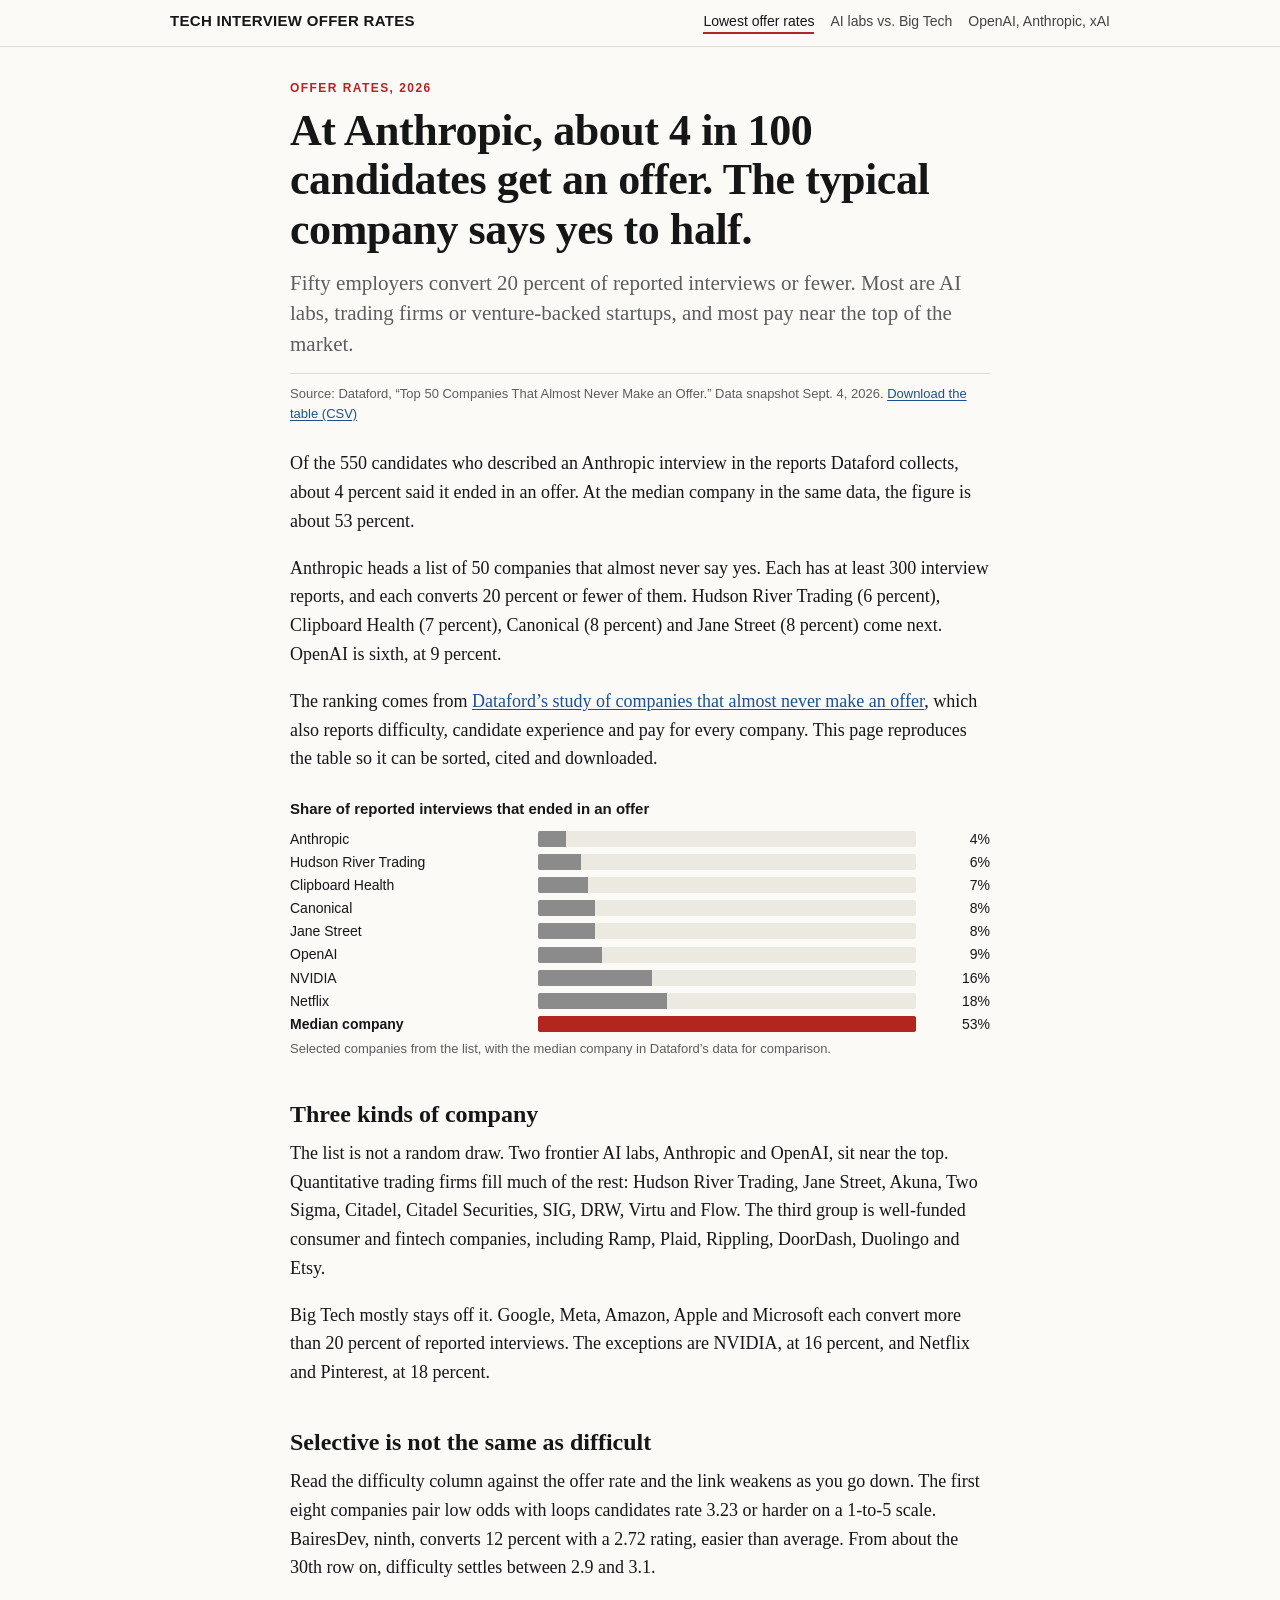
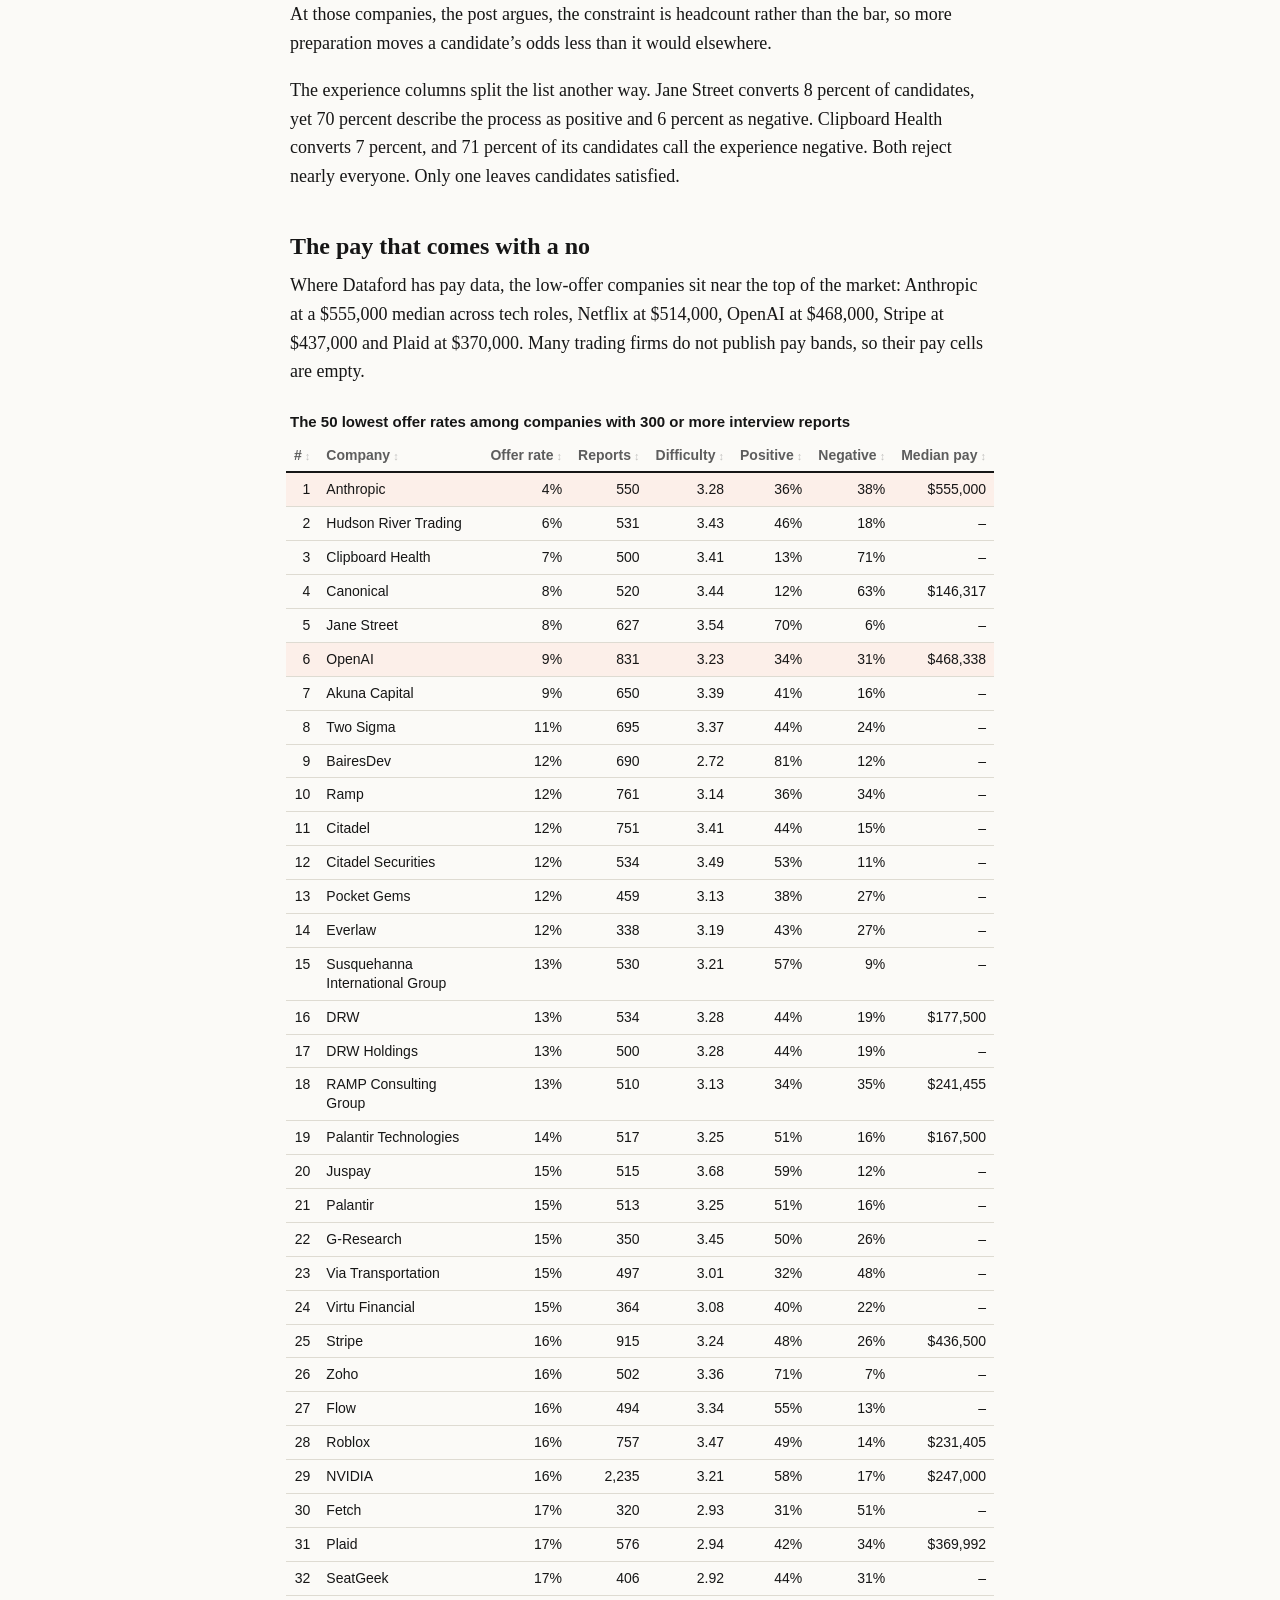
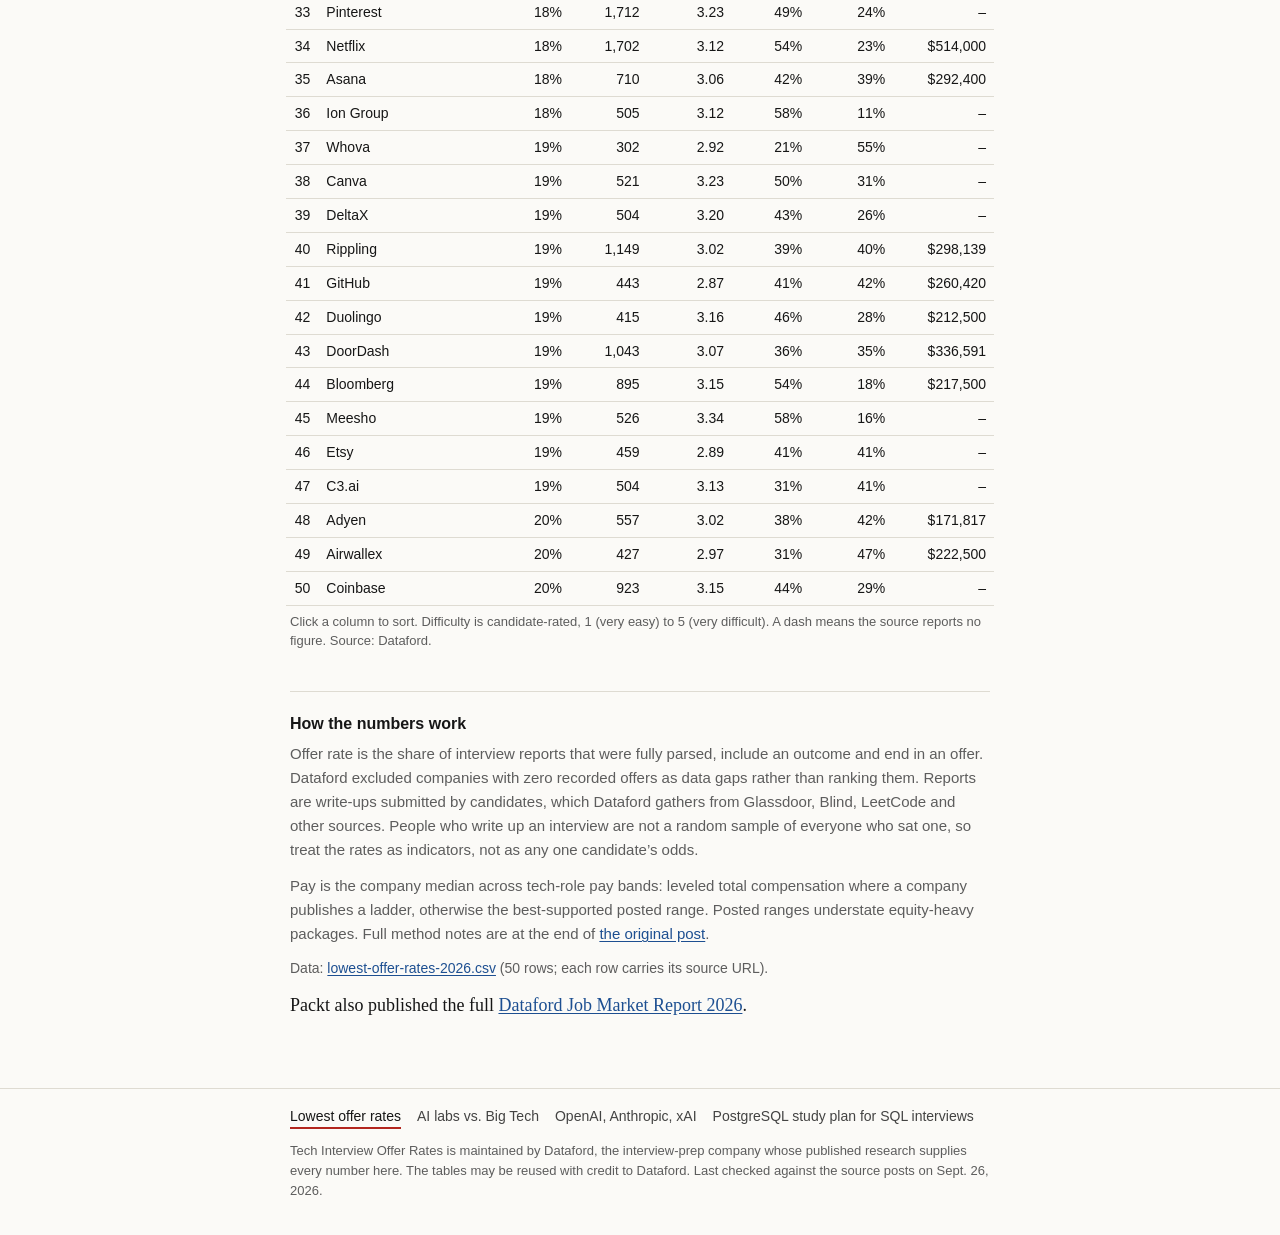
==== commit 25883647: "Add PostgreSQL SQL interview study plan page" ====
--- a/index.html
+++ b/index.html
@@ -48,7 +48,7 @@
 </article>
 </main>
 <footer class="foot"><div class="wrap">
-<nav class="footnav" aria-label="More on this site"><a href="./" aria-current="page">Lowest offer rates</a><a href="ai-labs-vs-big-tech/">AI labs vs. Big Tech</a><a href="openai-anthropic-xai/">OpenAI, Anthropic, xAI</a></nav>
+<nav class="footnav" aria-label="More on this site"><a href="./" aria-current="page">Lowest offer rates</a><a href="ai-labs-vs-big-tech/">AI labs vs. Big Tech</a><a href="openai-anthropic-xai/">OpenAI, Anthropic, xAI</a><a href="postgresql-sql-interview-study-plan/">PostgreSQL study plan for SQL interviews</a></nav>
 <p>Tech Interview Offer Rates is maintained by Dataford, the interview-prep company whose published research supplies every number here. The tables may be reused with credit to Dataford. Last checked against the source posts on Sept. 26, 2026.</p>
 </div></footer>
 <script>document.querySelectorAll('.sortable table').forEach(function(t){
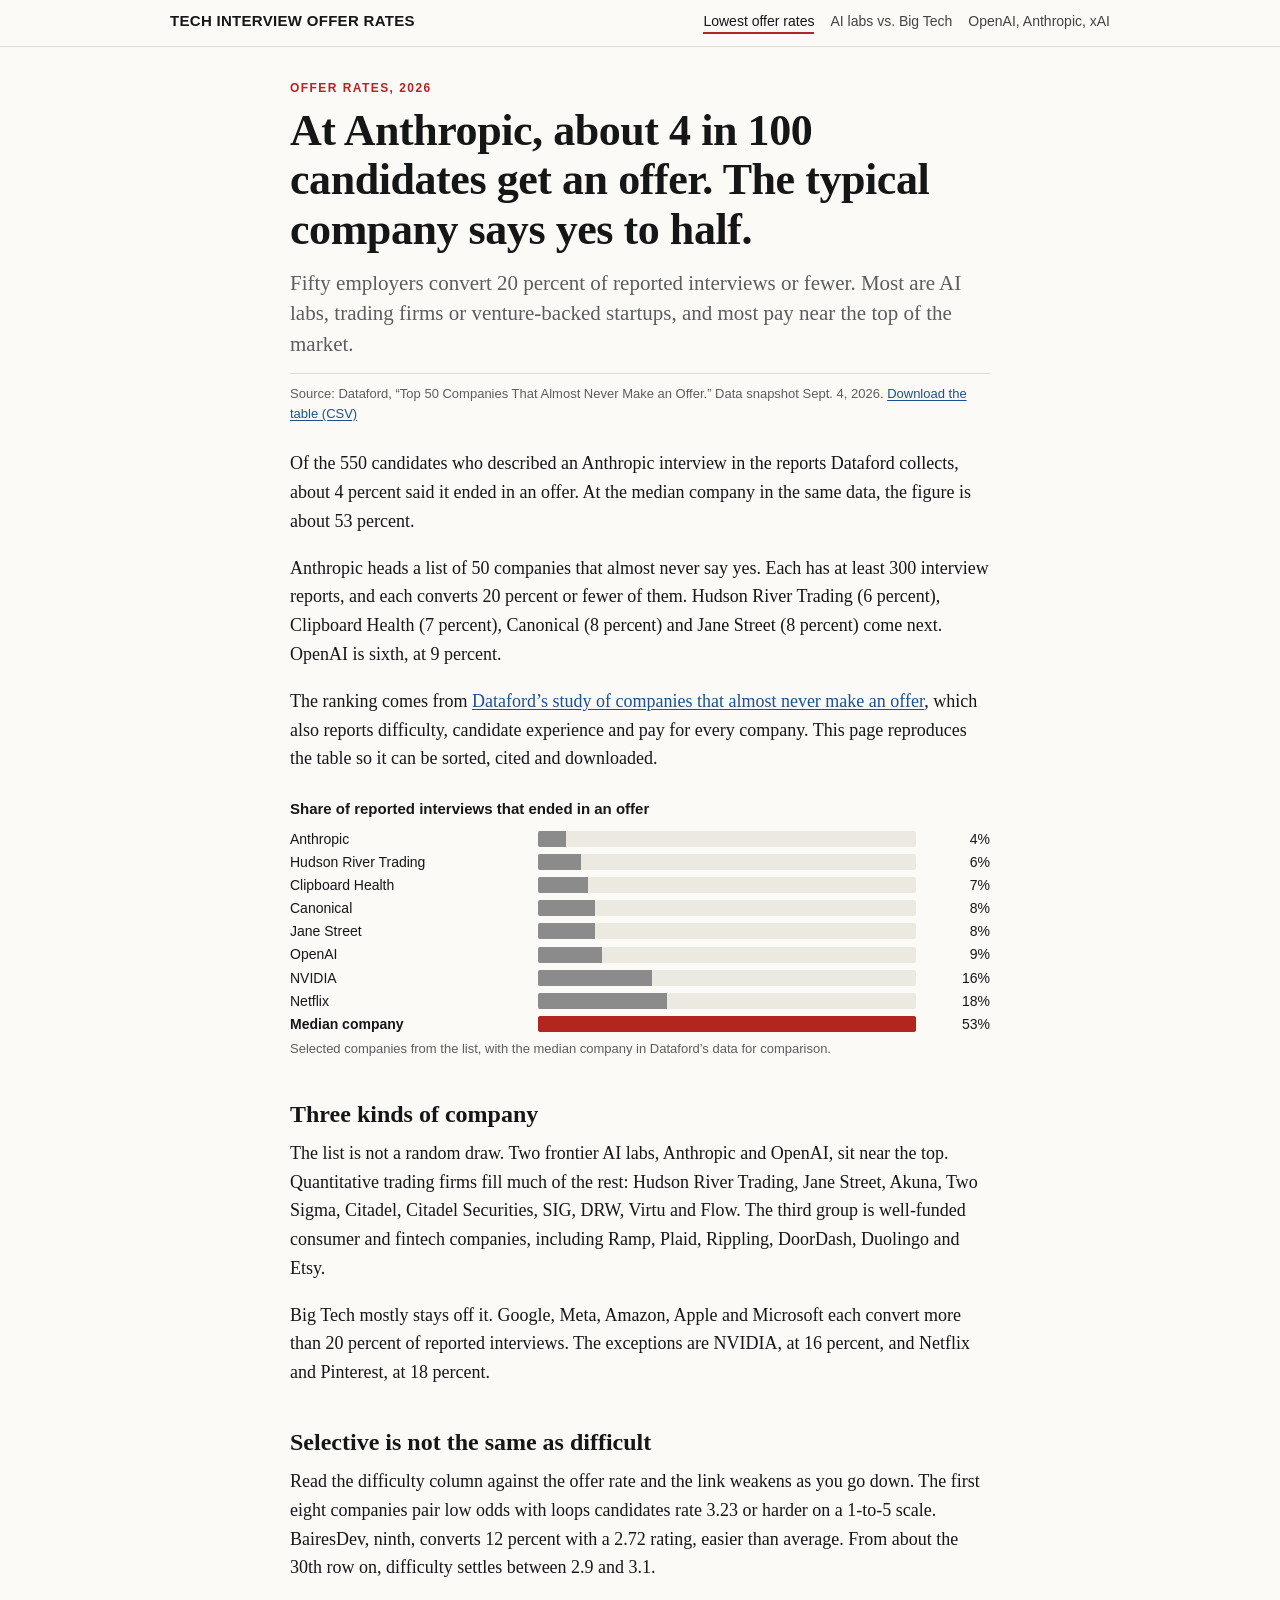
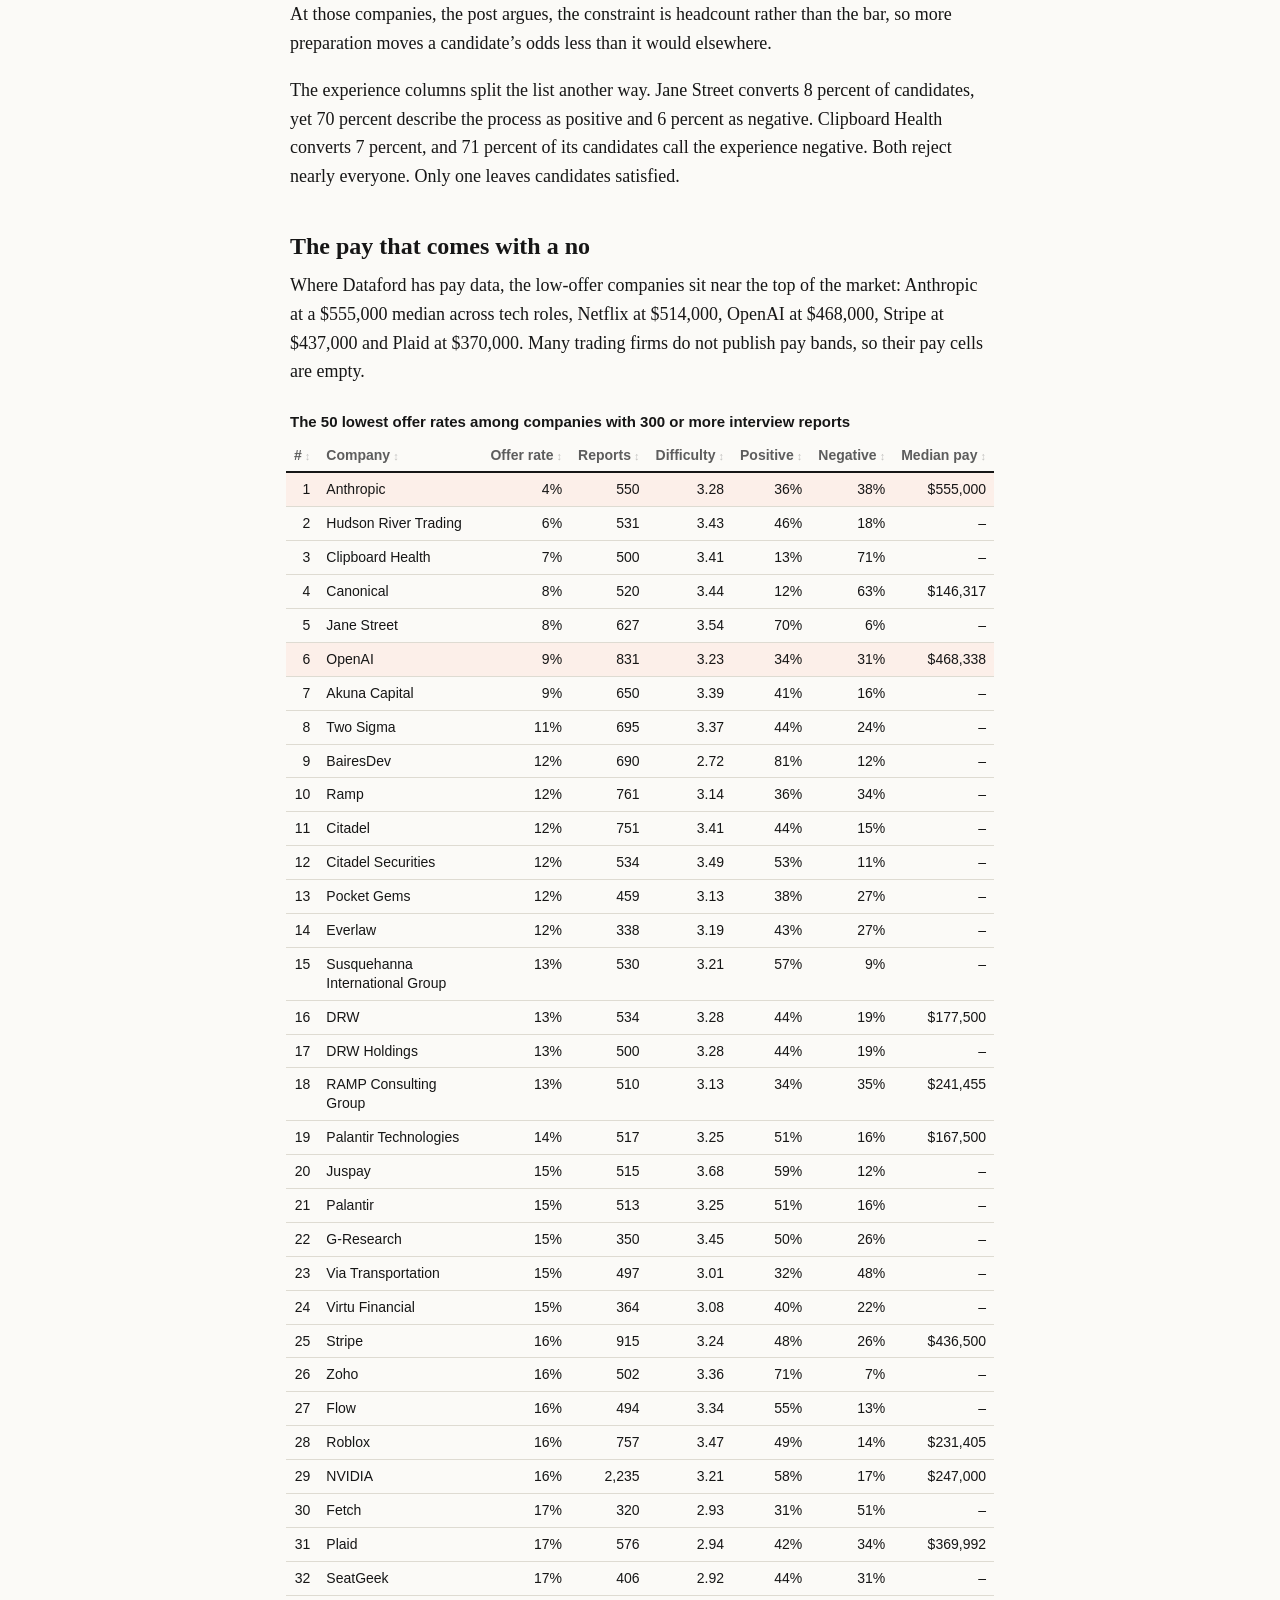
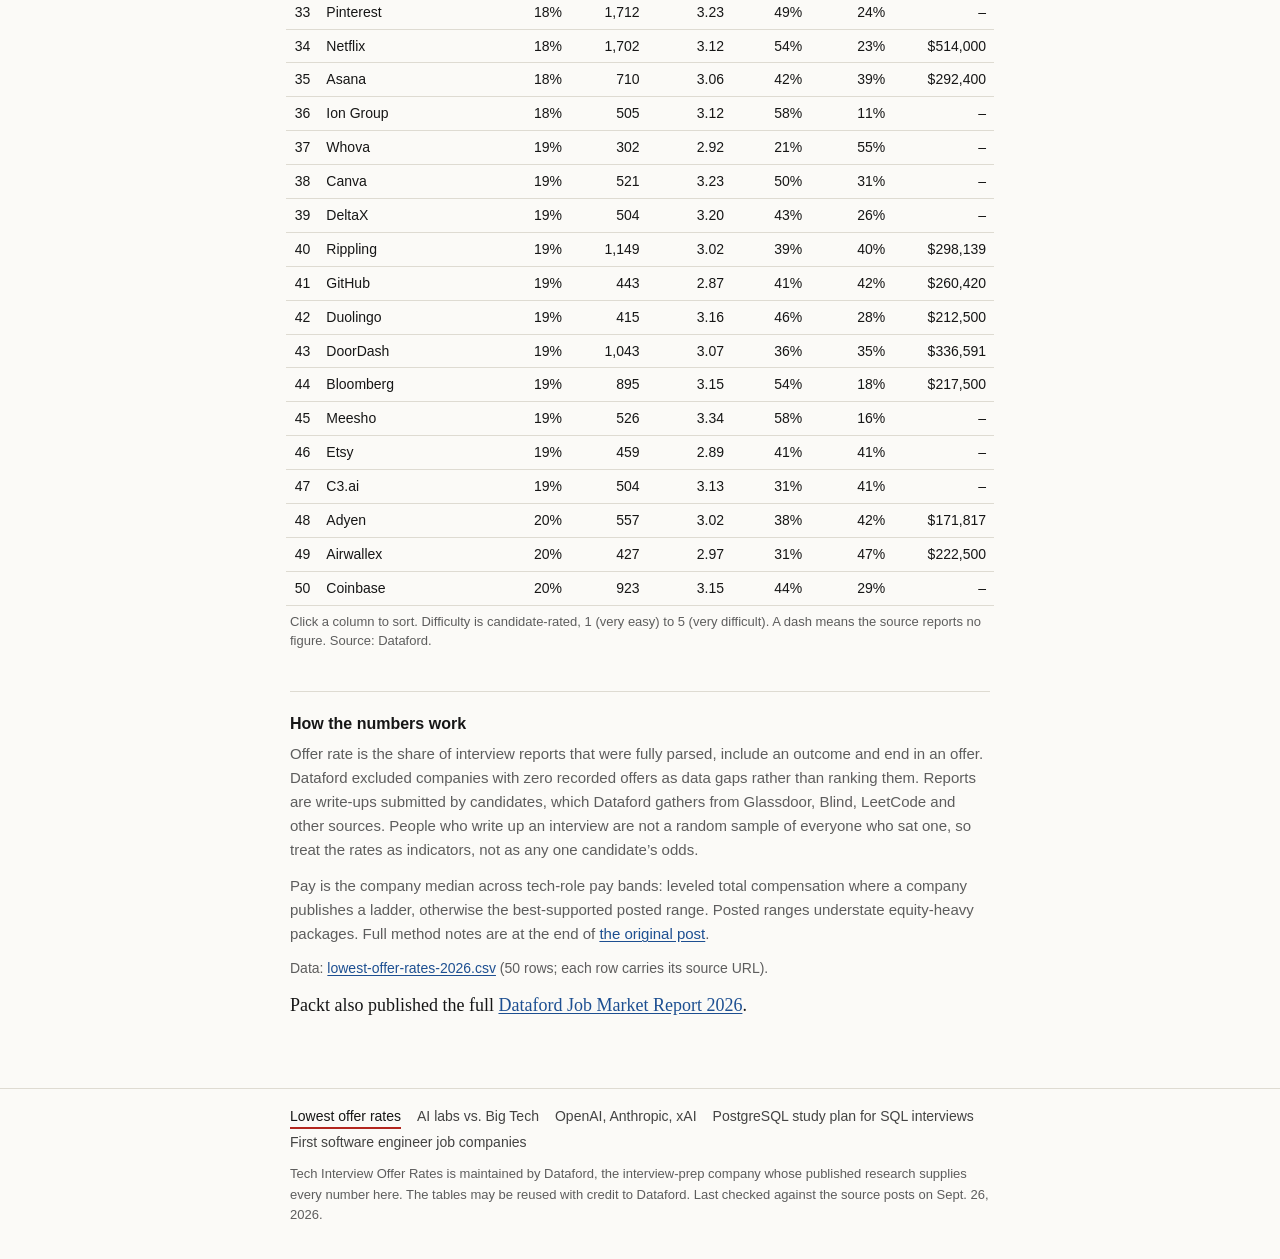
==== commit f1965938: "Add first software engineer job companies page" ====
--- a/index.html
+++ b/index.html
@@ -48,7 +48,7 @@
 </article>
 </main>
 <footer class="foot"><div class="wrap">
-<nav class="footnav" aria-label="More on this site"><a href="./" aria-current="page">Lowest offer rates</a><a href="ai-labs-vs-big-tech/">AI labs vs. Big Tech</a><a href="openai-anthropic-xai/">OpenAI, Anthropic, xAI</a><a href="postgresql-sql-interview-study-plan/">PostgreSQL study plan for SQL interviews</a></nav>
+<nav class="footnav" aria-label="More on this site"><a href="./" aria-current="page">Lowest offer rates</a><a href="ai-labs-vs-big-tech/">AI labs vs. Big Tech</a><a href="openai-anthropic-xai/">OpenAI, Anthropic, xAI</a><a href="postgresql-sql-interview-study-plan/">PostgreSQL study plan for SQL interviews</a><a href="first-software-engineer-job-companies-2026/">First software engineer job companies</a></nav>
 <p>Tech Interview Offer Rates is maintained by Dataford, the interview-prep company whose published research supplies every number here. The tables may be reused with credit to Dataford. Last checked against the source posts on Sept. 26, 2026.</p>
 </div></footer>
 <script>document.querySelectorAll('.sortable table').forEach(function(t){
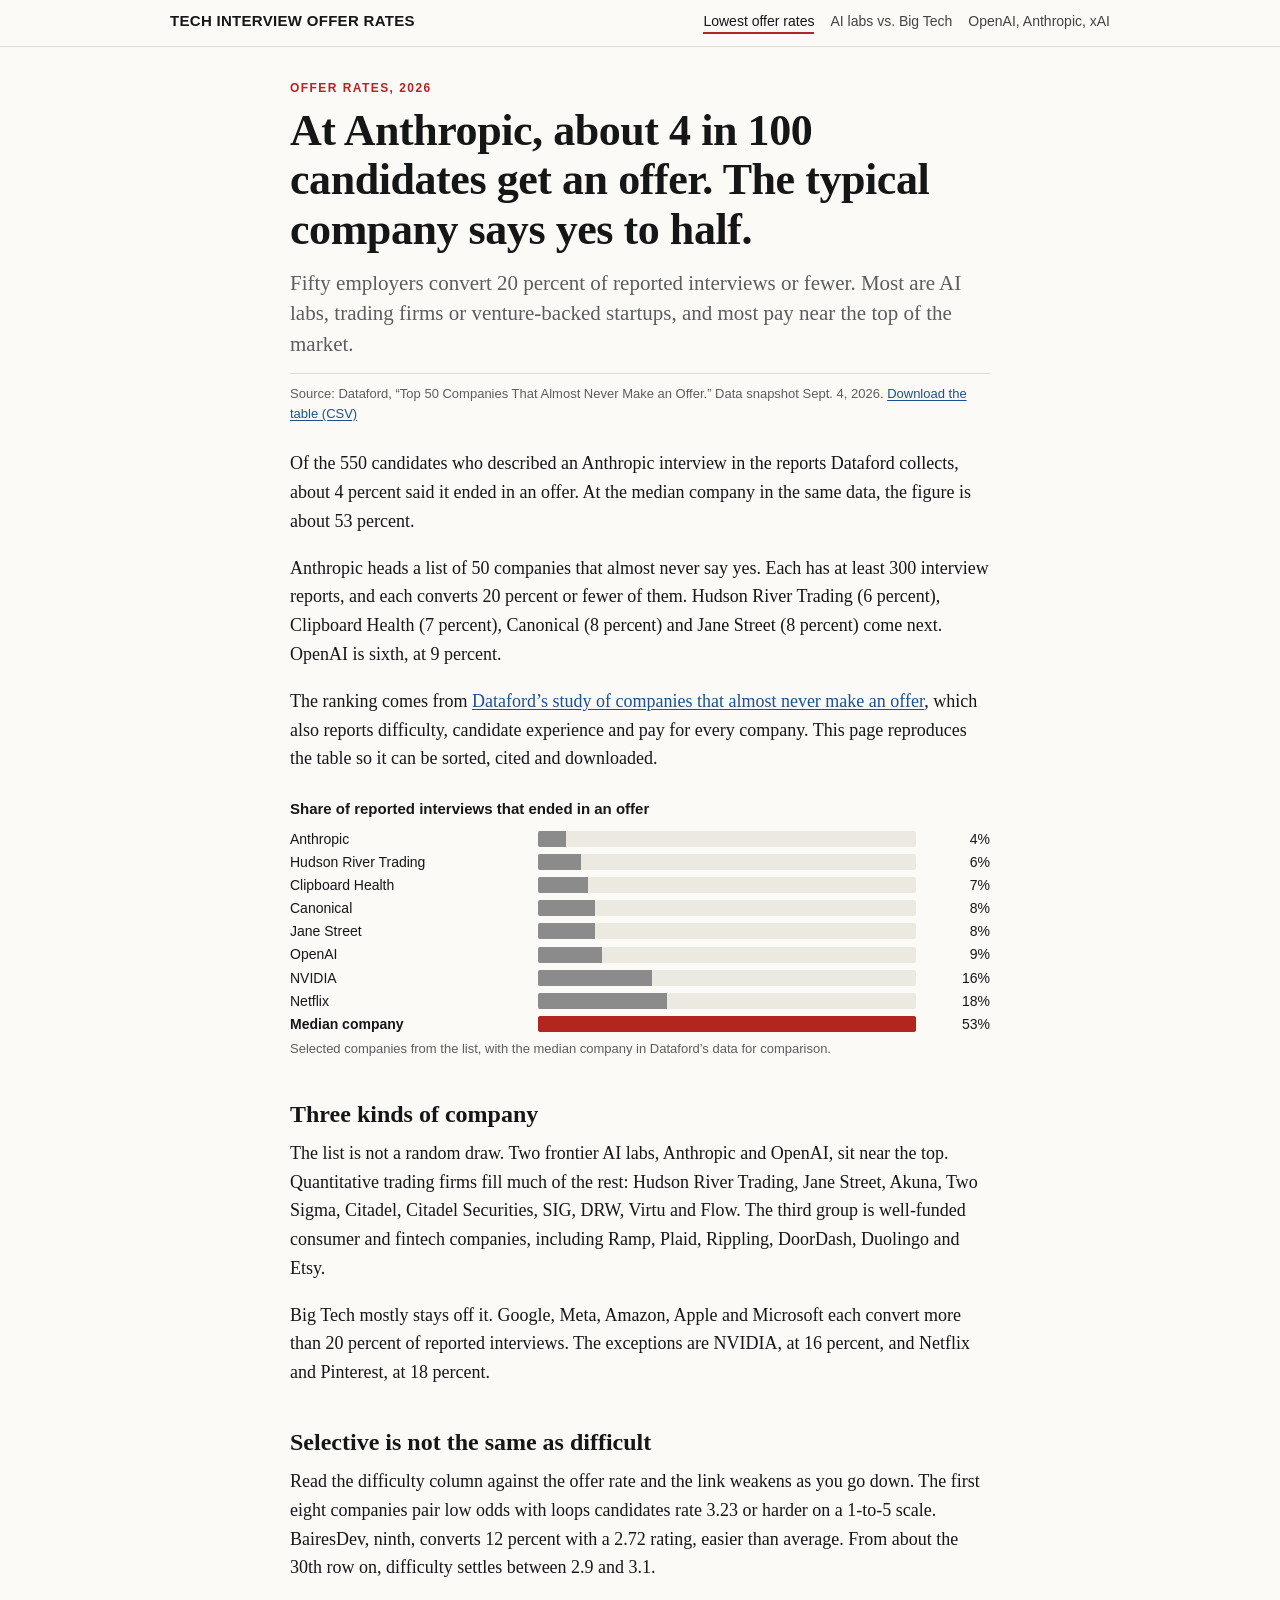
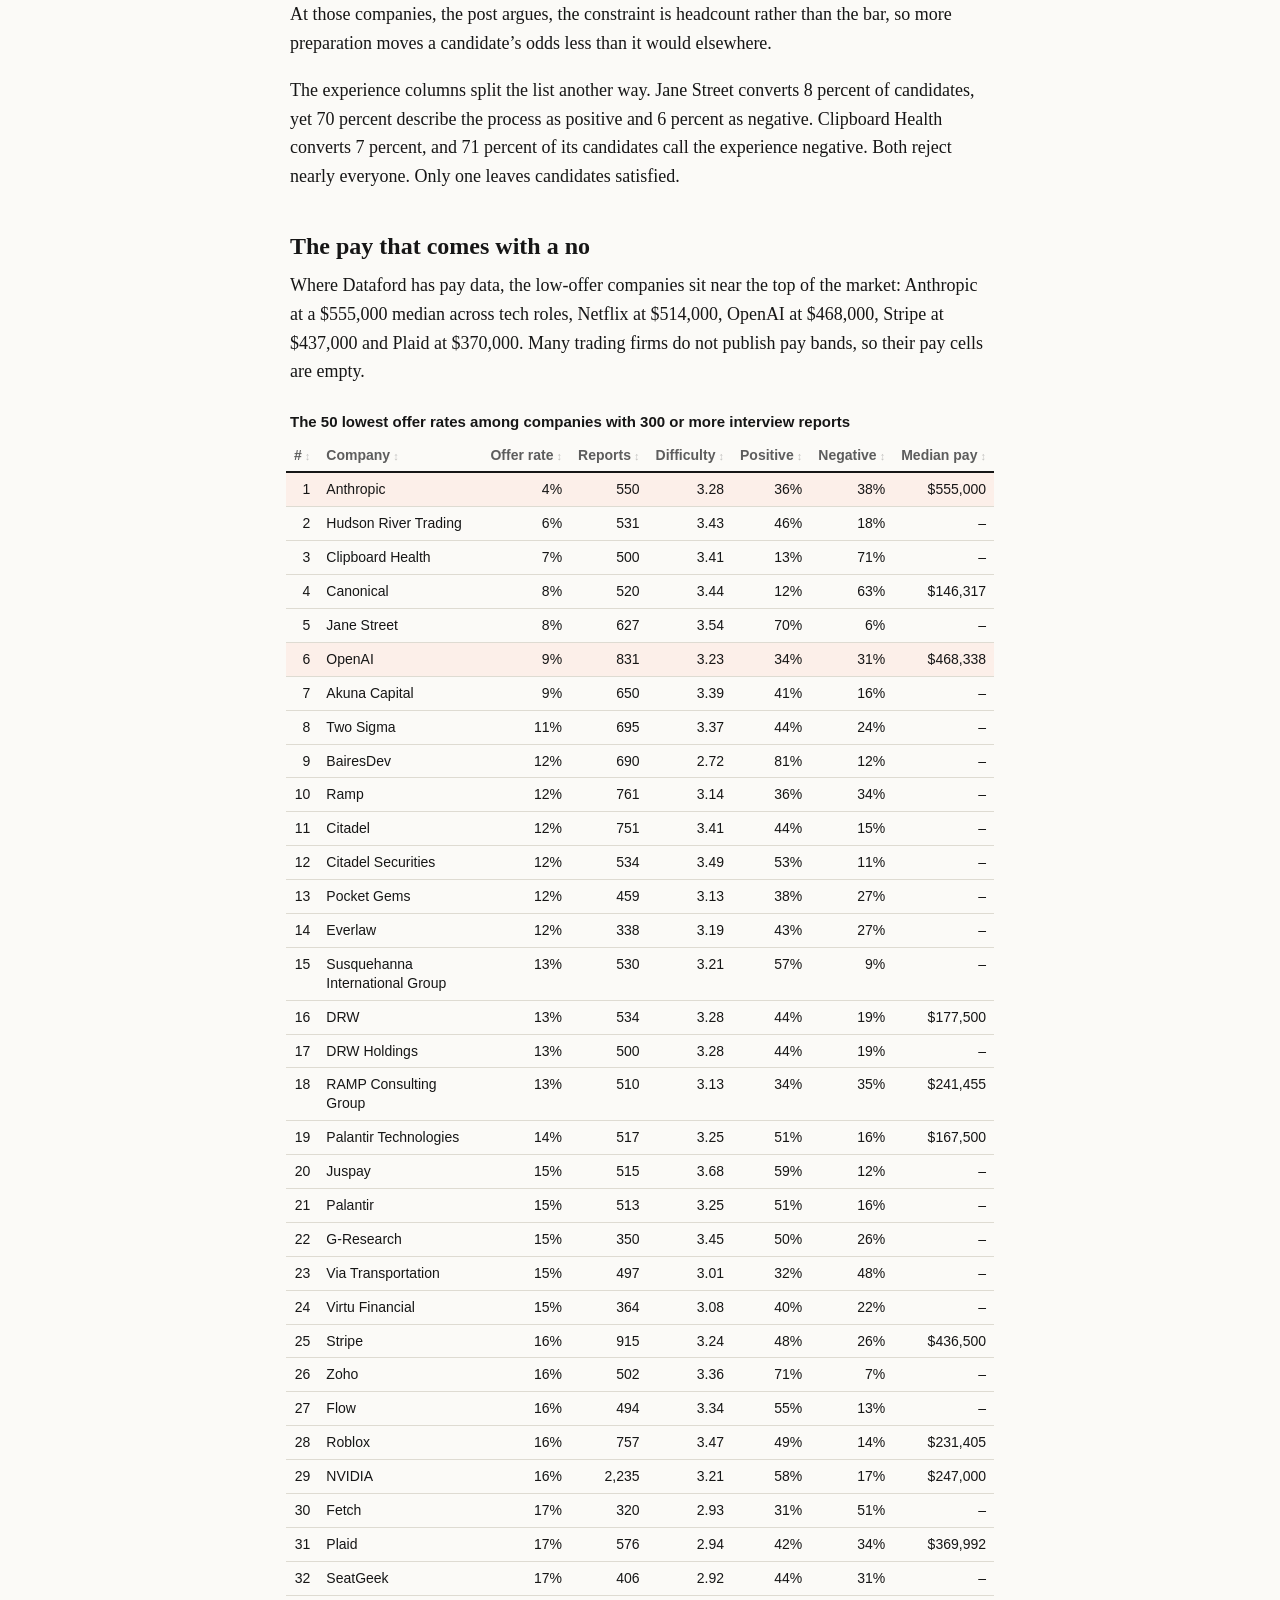
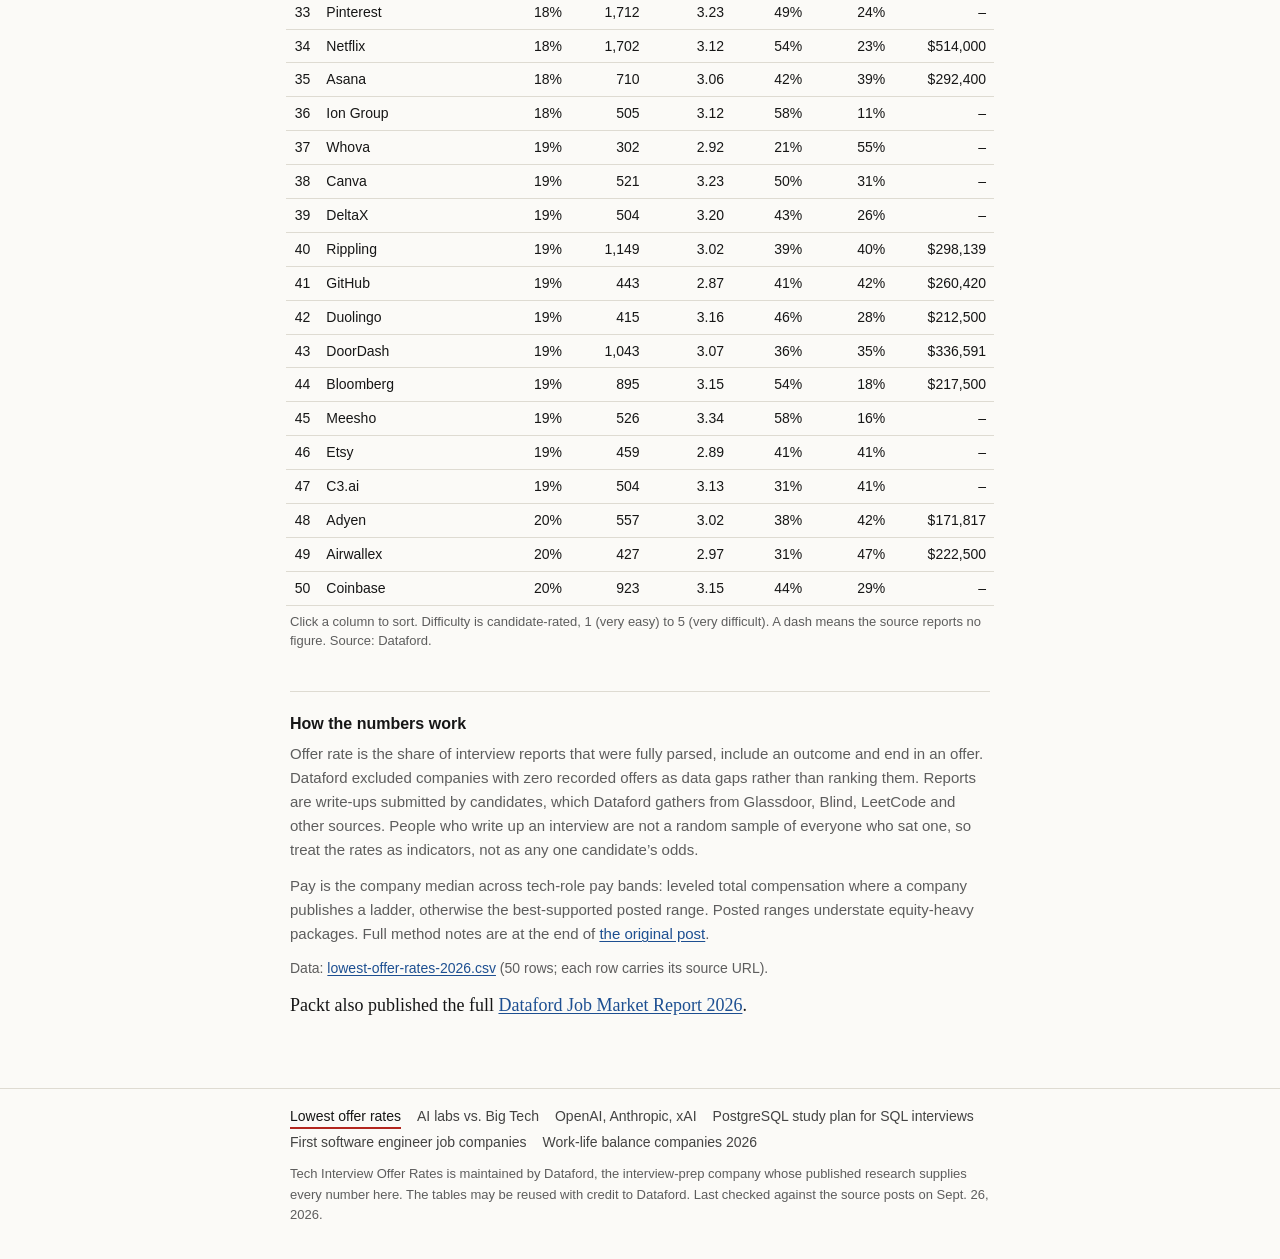
==== commit 8bab17d2: "Add work-life balance companies 2026 page Batch12 existing referring domain page for dataford.io bac" ====
--- a/index.html
+++ b/index.html
@@ -48,7 +48,8 @@
 </article>
 </main>
 <footer class="foot"><div class="wrap">
-<nav class="footnav" aria-label="More on this site"><a href="./" aria-current="page">Lowest offer rates</a><a href="ai-labs-vs-big-tech/">AI labs vs. Big Tech</a><a href="openai-anthropic-xai/">OpenAI, Anthropic, xAI</a><a href="postgresql-sql-interview-study-plan/">PostgreSQL study plan for SQL interviews</a><a href="first-software-engineer-job-companies-2026/">First software engineer job companies</a></nav>
+<nav class="footnav" aria-label="More on this site"><a href="./" aria-current="page">Lowest offer rates</a><a href="ai-labs-vs-big-tech/">AI labs vs. Big Tech</a><a href="openai-anthropic-xai/">OpenAI, Anthropic, xAI</a><a href="postgresql-sql-interview-study-plan/">PostgreSQL study plan for SQL interviews</a><a href="first-software-engineer-job-companies-2026/">First software engineer job companies</a>
+      <a href="work-life-balance-companies-2026/">Work-life balance companies 2026</a></nav>
 <p>Tech Interview Offer Rates is maintained by Dataford, the interview-prep company whose published research supplies every number here. The tables may be reused with credit to Dataford. Last checked against the source posts on Sept. 26, 2026.</p>
 </div></footer>
 <script>document.querySelectorAll('.sortable table').forEach(function(t){
